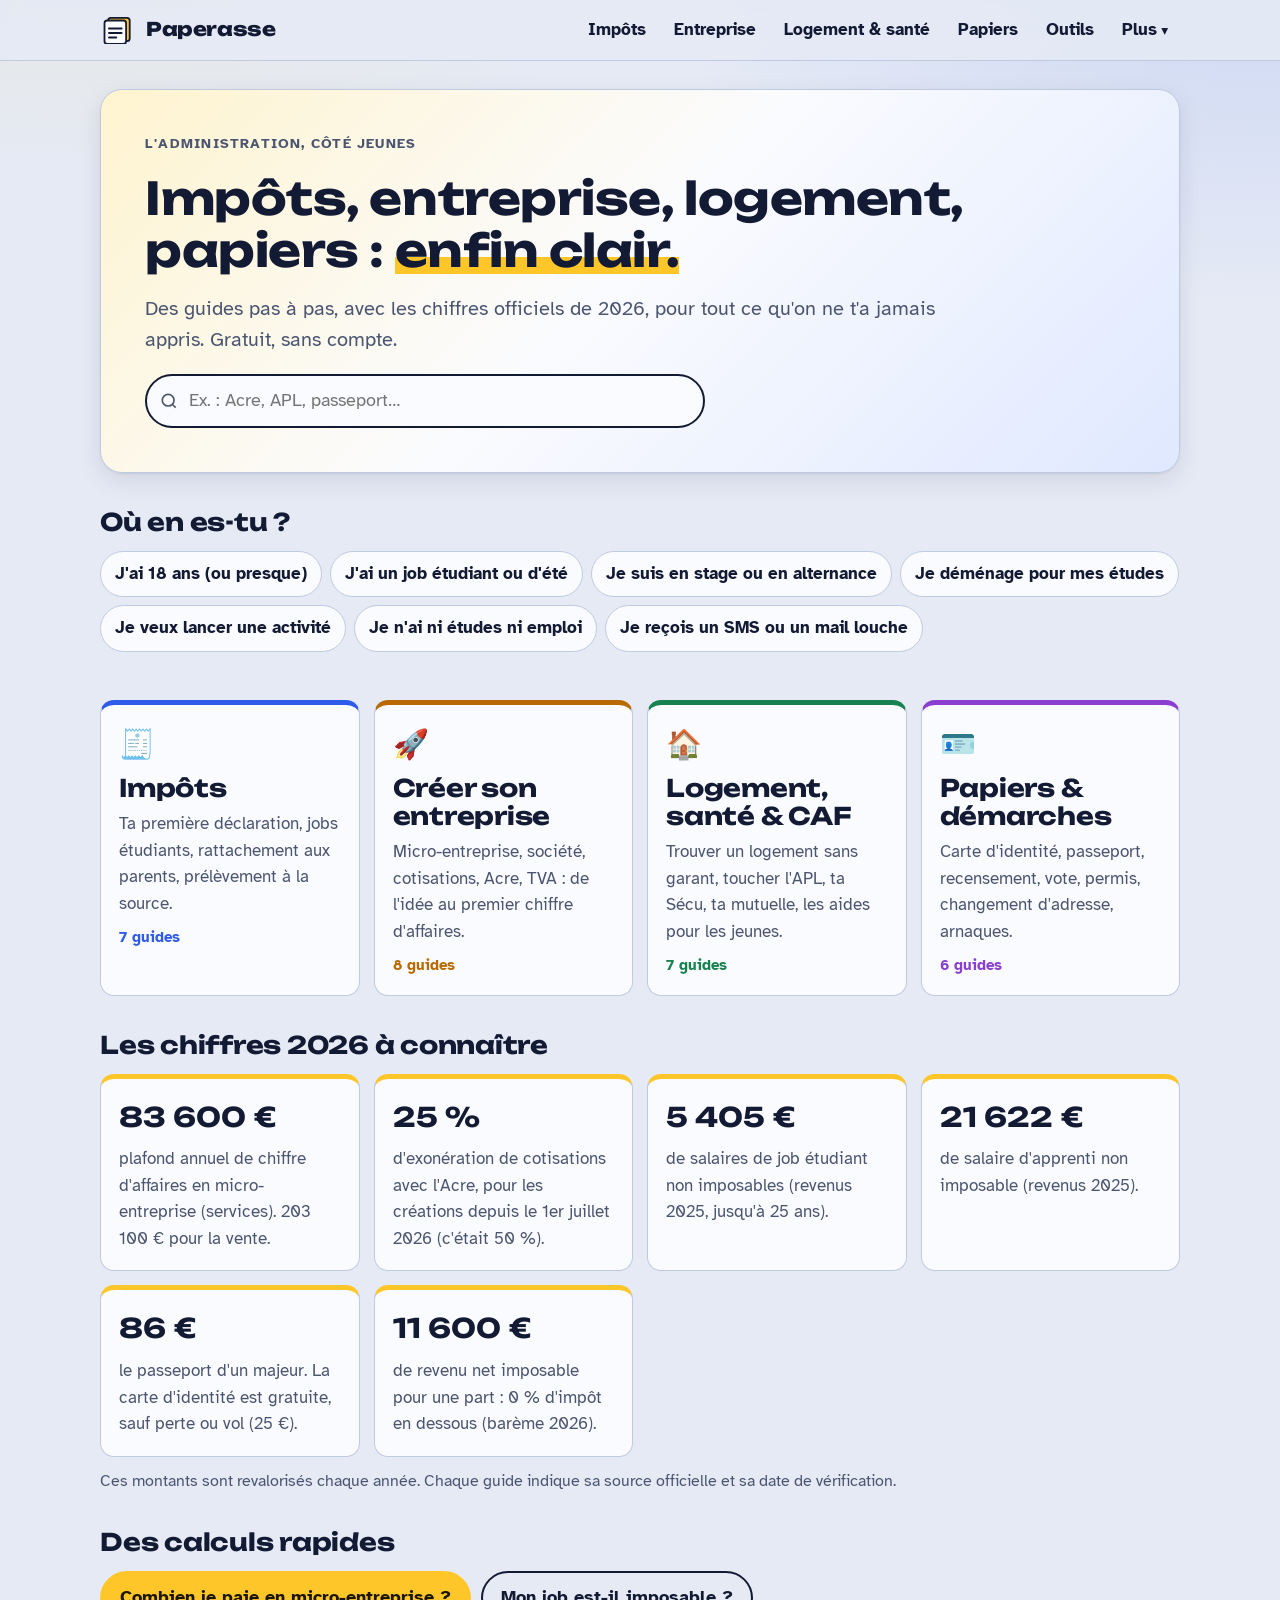
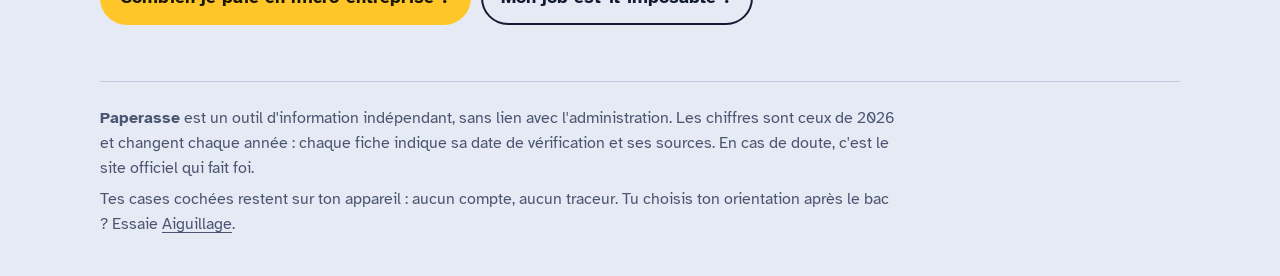
==== index.html @ f12a1525 "Paperasse : premier jet (28 guides, 2 calculateurs, glossaire) Co-Authored-By: Claude Sonnet 5.5 <no" ====
<!doctype html>
<html lang="fr">
<head>
<meta charset="utf-8">
<meta name="viewport" content="width=device-width, initial-scale=1, viewport-fit=cover">
<title>Paperasse</title>
<meta name="description" content="Paperasse explique l'administration française aux jeunes : première déclaration d'impôts, création d'entreprise, logement, CAF, santé, papiers d'identité. Gratuit, sans compte, vérifié sur les sources officielles.">
<meta name="theme-color" content="#131A33">
<link rel="preconnect" href="https://fonts.googleapis.com">
<link rel="preconnect" href="https://fonts.gstatic.com" crossorigin>
<link rel="stylesheet" href="https://fonts.googleapis.com/css2?family=Atkinson+Hyperlegible:ital,wght@0,400;0,700;1,400&family=Unbounded:wght@500;700;800&display=swap">
<link rel="stylesheet" href="css/style.css">
<link rel="manifest" href="manifest.webmanifest">
<link rel="icon" href="icones/icone.svg" type="image/svg+xml">
<link rel="apple-touch-icon" href="icones/apple-touch-icon.png">
</head>
<body>
<!-- APP:DEBUT -->
<a class="evitement" href="#app">Aller au contenu</a>
<header class="entete">
  <div class="entete-in">
    <a class="logo" href="#accueil" aria-label="Paperasse, accueil">
      <svg viewBox="0 0 40 32" aria-hidden="true"><rect x="9" y="3" width="24" height="26" rx="3" class="lg-c"/><rect x="5" y="6" width="24" height="26" rx="3" class="lg-b"/><path d="M10 15h14M10 20h14M10 25h8" class="lg-l"/></svg>
      <span>Paperasse</span>
    </a>
    <nav class="nav-haut" aria-label="Navigation principale">
      <a href="#theme-impots" data-nav="impots">Impôts</a>
      <a href="#theme-entreprise" data-nav="entreprise">Entreprise</a>
      <a href="#theme-logement" data-nav="logement">Logement &amp; santé</a>
      <a href="#theme-papiers" data-nav="papiers">Papiers</a>
      <a href="#outils" data-nav="outils">Outils</a>
      <button type="button" class="nav-plus" data-ouvre-plus aria-expanded="false" aria-controls="plus">Plus</button>
    </nav>
  </div>
</header>

<div class="plus" id="plus" hidden>
  <nav aria-label="Autres pages">
    <a href="#suivi" data-nav="suivi"><strong>Mes démarches</strong><span>Ce que tu as déjà fait, et ce qui reste</span></a>
    <a href="#glossaire" data-nav="glossaire"><strong>Le glossaire</strong><span>Le jargon administratif traduit</span></a>
    <a href="#a-propos" data-nav="a-propos"><strong>Sources et limites</strong><span>D'où viennent les informations</span></a>
  </nav>
  <div class="reglages" aria-label="Affichage">
    <p class="surtitre">Affichage</p>
    <div class="reg-ligne" role="group" aria-label="Thème">
      <button type="button" data-reglage="theme:system">Auto</button>
      <button type="button" data-reglage="theme:light">Clair</button>
      <button type="button" data-reglage="theme:dark">Sombre</button>
    </div>
    <div class="reg-ligne" role="group" aria-label="Taille du texte">
      <button type="button" data-reglage="taille:0">A</button>
      <button type="button" data-reglage="taille:1" class="t2">A+</button>
      <button type="button" data-reglage="taille:2" class="t3">A++</button>
    </div>
  </div>
</div>

<main id="app" class="app" tabindex="-1"></main>

<footer class="pied">
  <p><strong>Paperasse</strong> est un outil d'information indépendant, sans lien avec l'administration. Les chiffres sont ceux de 2026 et changent chaque année : chaque fiche indique sa date de vérification et ses sources. En cas de doute, c'est le site officiel qui fait foi.</p>
  <p class="petit">Tes cases cochées restent sur ton appareil : aucun compte, aucun traceur. Tu choisis ton orientation après le bac ? Essaie <a href="https://julomasu.github.io/aiguillage/" target="_blank" rel="noopener">Aiguillage</a>.</p>
</footer>

<nav class="onglets" aria-label="Navigation rapide">
  <a href="#accueil" data-nav="accueil"><svg viewBox="0 0 24 24" aria-hidden="true"><path d="M4 11 12 4l8 7v9h-5v-6H9v6H4z"/></svg>Accueil</a>
  <a href="#theme-impots" data-nav="impots"><svg viewBox="0 0 24 24" aria-hidden="true"><path d="M6 3h12v18l-3-2-3 2-3-2-3 2z"/><path d="M9 8h6M9 12h6"/></svg>Impôts</a>
  <a href="#theme-entreprise" data-nav="entreprise"><svg viewBox="0 0 24 24" aria-hidden="true"><rect x="4" y="8" width="16" height="11" rx="2"/><path d="M9 8V5h6v3"/></svg>Entreprise</a>
  <a href="#theme-logement" data-nav="logement"><svg viewBox="0 0 24 24" aria-hidden="true"><path d="M4 20V9l8-5 8 5v11z"/><path d="M10 20v-6h4v6"/></svg>Logement</a>
  <a href="#theme-papiers" data-nav="papiers"><svg viewBox="0 0 24 24" aria-hidden="true"><rect x="3" y="6" width="18" height="13" rx="2"/><circle cx="9" cy="12" r="2"/><path d="M14 11h4M14 14h3"/></svg>Papiers</a>
  <button type="button" data-ouvre-plus aria-expanded="false" aria-controls="plus"><svg viewBox="0 0 24 24" aria-hidden="true"><circle cx="6" cy="12" r="1.6"/><circle cx="12" cy="12" r="1.6"/><circle cx="18" cy="12" r="1.6"/></svg>Plus</button>
</nav>

<div class="toasts" id="toasts" aria-live="polite"></div>
<!-- APP:FIN -->

<script>window.P = {};</script>
<script src="js/data/guides-impots.js"></script>
<script src="js/data/guides-entreprise.js"></script>
<script src="js/data/guides-logement.js"></script>
<script src="js/data/guides-papiers.js"></script>
<script src="js/data/glossaire.js"></script>
<script src="js/app.js"></script>
<script src="js/pages.js"></script>
<script src="js/outils.js"></script>
<script>P.demarrer();</script>
</body>
</html>
---- css/style.css ----
/* Paperasse — même famille visuelle qu'Aiguillage (papier bleuté, encre marine, jaune pour l'action),
   une couleur par thème. Titres en Unbounded, texte en Atkinson Hyperlegible (pensée pour la lisibilité). */
:root {
  --paper: #E5EAF5;
  --surface: #FAFBFE;
  --surface-2: #D8E0F0;
  --ink: #131A33;
  --muted: #4B5570;
  --rule: #BFC9DF;
  --halo-1: rgb(255 198 41 / .13);
  --halo-2: rgb(47 91 234 / .14);
  --hero-fond: linear-gradient(135deg, #FFF4CF 0%, #FAFBFE 48%, #DFE8FF 100%);
  --signal: #FFC629;
  --signal-ink: #1B1600;
  --focus: #2F5BEA;
  --ok: #17824F;
  --warn: #B86A00;
  --bad: #C2372C;
  --t-impots: #2F5BEA;
  --t-entreprise: #B86A00;
  --t-logement: #17824F;
  --t-papiers: #8A3FD0;
  --ombre: 0 1px 2px rgb(19 26 51 / .08), 0 8px 24px rgb(19 26 51 / .10);
  --f-titre: "Unbounded", "Arial Black", system-ui, sans-serif;
  --f-texte: "Atkinson Hyperlegible", "Segoe UI", system-ui, -apple-system, sans-serif;
  --zoom: 1;
  --r: 14px;
  --max: 1080px;
}
@media (prefers-color-scheme: dark) {
  :root:not([data-theme="light"]) {
    --paper: #0D1222; --surface: #151C33; --surface-2: #1D2643; --ink: #EDF0F8; --muted: #A3ACC6; --rule: #2A3453;
    --focus: #8FB0FF; --ok: #4CC98E; --warn: #F2A93B; --bad: #F2685C;
    --t-impots: #6FA4FF; --t-entreprise: #F2A93B; --t-logement: #4CC98E; --t-papiers: #BE8CF2;
    --ombre: 0 1px 2px rgb(0 0 0 / .3), 0 8px 24px rgb(0 0 0 / .25);
    --halo-1: rgb(255 198 41 / .06); --halo-2: rgb(111 164 255 / .08);
    --hero-fond: linear-gradient(135deg, #1D2647 0%, #151C33 55%, #1A2650 100%);
    color-scheme: dark;
  }
}
:root[data-theme="dark"] {
  --paper: #0D1222; --surface: #151C33; --surface-2: #1D2643; --ink: #EDF0F8; --muted: #A3ACC6; --rule: #2A3453;
  --focus: #8FB0FF; --ok: #4CC98E; --warn: #F2A93B; --bad: #F2685C;
  --t-impots: #6FA4FF; --t-entreprise: #F2A93B; --t-logement: #4CC98E; --t-papiers: #BE8CF2;
  --ombre: 0 1px 2px rgb(0 0 0 / .3), 0 8px 24px rgb(0 0 0 / .25);
  --halo-1: rgb(255 198 41 / .06); --halo-2: rgb(111 164 255 / .08);
  --hero-fond: linear-gradient(135deg, #1D2647 0%, #151C33 55%, #1A2650 100%);
  color-scheme: dark;
}

/* ——— Base */
html { font-size: calc(16px * var(--zoom)); -webkit-text-size-adjust: 100%; }
*, *::before, *::after { box-sizing: border-box; }
[hidden] { display: none !important; }
body {
  margin: 0; color: var(--ink);
  background: radial-gradient(900px 420px at 6% -120px, var(--halo-1), transparent 70%), radial-gradient(900px 520px at 100% -60px, var(--halo-2), transparent 70%), var(--paper);
  background-repeat: no-repeat; background-color: var(--paper);
  font-family: var(--f-texte); font-size: 1rem; line-height: 1.55;
  padding-left: max(16px, env(safe-area-inset-left, 0px));
  padding-right: max(16px, env(safe-area-inset-right, 0px));
}
body::before { content: ""; position: fixed; inset: 0 0 auto; height: env(safe-area-inset-top, 0px); z-index: 30; background: var(--paper); }
h1, h2, h3 { font-family: var(--f-titre); line-height: 1.15; text-wrap: balance; margin: 0; letter-spacing: -0.01em; }
h1 { font-size: clamp(1.65rem, 4.2vw, 2.5rem); font-weight: 700; }
h2 { font-size: clamp(1.1rem, 2.4vw, 1.35rem); font-weight: 700; }
h3 { font-size: 1rem; font-weight: 700; }
p { margin: 0; }
a { color: inherit; text-underline-offset: 3px; }
button { font: inherit; color: inherit; cursor: pointer; }
:focus-visible { outline: 3px solid var(--focus); outline-offset: 2px; border-radius: 6px; }
[tabindex="-1"]:focus { outline: none; }
.sr { position: absolute; width: 1px; height: 1px; overflow: hidden; clip: rect(0 0 0 0); white-space: nowrap; }
.petit { font-size: .875rem; color: var(--muted); }
.surtitre { font-size: .75rem; font-weight: 700; letter-spacing: .09em; text-transform: uppercase; color: var(--muted); }
.chapo { font-size: 1.1rem; color: var(--muted); max-width: 62ch; }
.evitement { position: absolute; left: -999px; top: 8px; background: var(--signal); color: var(--signal-ink); padding: 8px 12px; border-radius: 8px; z-index: 50; }
.evitement:focus { left: 16px; }

/* ——— En-tête */
.entete {
  position: sticky; top: env(safe-area-inset-top, 0px); z-index: 20;
  margin-left: calc(-1 * max(16px, env(safe-area-inset-left, 0px)));
  margin-right: calc(-1 * max(16px, env(safe-area-inset-right, 0px)));
  padding-left: max(16px, env(safe-area-inset-left, 0px));
  padding-right: max(16px, env(safe-area-inset-right, 0px));
  background: color-mix(in srgb, var(--paper) 88%, transparent);
  backdrop-filter: blur(10px); -webkit-backdrop-filter: blur(10px);
  border-bottom: 1px solid var(--rule);
}
.entete-in { max-width: var(--max); margin: 0 auto; display: flex; align-items: center; gap: 16px; min-height: 60px; }
.logo { display: flex; align-items: center; gap: 10px; text-decoration: none; font-family: var(--f-titre); font-weight: 800; font-size: 1.05rem; letter-spacing: -0.02em; }
.logo svg { width: 36px; height: 29px; }
.lg-c { fill: var(--signal); stroke: var(--ink); stroke-width: 2; }
.lg-b { fill: var(--surface); stroke: var(--ink); stroke-width: 2; }
.lg-l { fill: none; stroke: var(--ink); stroke-width: 2.2; stroke-linecap: round; }
.nav-haut { display: flex; gap: 4px; margin-left: auto; }
.nav-haut a, .nav-plus { white-space: nowrap; text-decoration: none; padding: 8px 12px; border-radius: 999px; font-weight: 700; font-size: .95rem; background: none; border: 0; }
.nav-haut a:hover, .nav-plus:hover { background: var(--surface-2); }
.nav-haut a.actif { background: var(--ink); color: var(--paper); }
.nav-plus::after { content: " ▾"; font-size: .8em; }

.plus {
  position: fixed; z-index: 40; right: max(16px, env(safe-area-inset-right, 0px)); top: calc(68px + env(safe-area-inset-top, 0px));
  width: min(340px, calc(100vw - 32px)); max-height: calc(100vh - 160px); overflow: auto;
  background: var(--surface); border: 1px solid var(--rule); border-radius: var(--r); box-shadow: var(--ombre);
  padding: 10px; display: grid; gap: 10px;
}
.plus nav { display: grid; }
.plus nav a { display: grid; padding: 10px 12px; border-radius: 10px; text-decoration: none; }
.plus nav a span { font-size: .85rem; color: var(--muted); }
.plus nav a:hover, .plus nav a.actif { background: var(--surface-2); }
.reglages { border-top: 1px solid var(--rule); padding: 12px 12px 4px; display: grid; gap: 8px; }
.reg-ligne { display: flex; gap: 6px; flex-wrap: wrap; }
.reg-ligne button { flex: 1; padding: 8px 10px; border-radius: 10px; border: 1px solid var(--rule); background: var(--paper); font-weight: 700; font-size: .9rem; }
.reg-ligne button[aria-pressed="true"] { background: var(--ink); color: var(--paper); border-color: var(--ink); }
.reg-ligne .t2 { font-size: 1rem; } .reg-ligne .t3 { font-size: 1.12rem; }

.onglets { display: none; }

/* ——— Conteneur */
.app { max-width: var(--max); margin: 0 auto; padding-block: 28px 56px; display: grid; gap: 36px; min-height: 60vh; align-content: start; }
.app.entree > * { animation: monte .35s ease both; }
.app.entree > *:nth-child(2) { animation-delay: .04s; }
.app.entree > *:nth-child(3) { animation-delay: .08s; }
@keyframes monte { from { transform: translateY(8px); opacity: .001; } }
.pied { max-width: var(--max); margin: 0 auto; padding-block: 24px 40px; border-top: 1px solid var(--rule); display: grid; gap: 6px; color: var(--muted); font-size: .9rem; }
.pied p { max-width: 80ch; }

/* ——— Boutons et champs */
.actions { display: flex; flex-wrap: wrap; gap: 10px; align-items: center; }
.btn { display: inline-flex; align-items: center; gap: 8px; padding: 11px 18px; border-radius: 999px; font-weight: 700; text-decoration: none; border: 2px solid var(--ink); background: var(--surface); }
.btn-signal { background: var(--signal); color: var(--signal-ink); border-color: var(--signal); }
.btn-ligne { background: transparent; }
.btn:hover { transform: translateY(-1px); box-shadow: var(--ombre); }
.lien-fleche { font-weight: 700; text-decoration: none; }
.lien-fleche::after { content: " →"; }
.lien-fleche:hover { text-decoration: underline; }
.lien-ext::after { content: " ↗"; font-size: .85em; }
label { font-weight: 700; font-size: .9rem; display: block; margin-bottom: 4px; }
input[type="number"], input[type="search"], input[type="text"], select {
  width: 100%; padding: 11px 14px; border-radius: 12px; border: 1px solid var(--rule); background: var(--surface); color: var(--ink); font: inherit;
}
input[type="number"] { font-variant-numeric: tabular-nums; }
.champ { display: grid; gap: 2px; }

/* ——— Accueil */
.hero { background: var(--hero-fond); border: 1px solid var(--rule); border-radius: 22px; padding: clamp(22px, 4vw, 44px); display: grid; gap: 18px; box-shadow: var(--ombre); }
.hero .surligne { background: linear-gradient(transparent 62%, var(--signal) 62% 92%, transparent 92%); }
.recherche { position: relative; max-width: 560px; }
.recherche input { padding-left: 42px; border: 2px solid var(--ink); border-radius: 999px; }
.recherche svg { position: absolute; left: 14px; top: 50%; translate: 0 -50%; width: 20px; height: 20px; fill: none; stroke: var(--muted); stroke-width: 2; }
.resultats { display: grid; gap: 8px; }
.resultats:empty { display: none; }
.situations { display: grid; gap: 12px; }
.situations h2 { margin-bottom: 2px; }
.chips { display: flex; flex-wrap: wrap; gap: 8px; }
.chip { padding: 9px 14px; border-radius: 999px; border: 1px solid var(--rule); background: var(--surface); font-weight: 700; font-size: .95rem; }
.chip[aria-pressed="true"] { background: var(--ink); color: var(--paper); border-color: var(--ink); }
.parcours-sit { display: grid; gap: 8px; background: var(--surface); border: 1px solid var(--rule); border-radius: var(--r); padding: 16px; }
.parcours-sit ol { margin: 0; padding: 0; list-style: none; display: grid; gap: 6px; counter-reset: s; }
.parcours-sit li { counter-increment: s; display: grid; grid-template-columns: 28px 1fr; gap: 10px; align-items: start; }
.parcours-sit li::before { content: counter(s); font-family: var(--f-titre); font-weight: 700; font-size: .8rem; display: grid; place-items: center; width: 26px; height: 26px; border-radius: 50%; background: var(--ink); color: var(--paper); margin-top: 2px; }
.parcours-sit a { text-decoration: none; font-weight: 700; }
.parcours-sit a:hover { text-decoration: underline; }
.themes { display: grid; grid-template-columns: repeat(auto-fit, minmax(240px, 1fr)); gap: 14px; }
.theme-carte { display: grid; gap: 8px; align-content: start; text-decoration: none; background: var(--surface); border: 1px solid var(--rule); border-top: 5px solid var(--c); border-radius: var(--r); padding: 18px; }
.theme-carte:hover { box-shadow: var(--ombre); transform: translateY(-2px); }
.theme-carte .th-ico { font-size: 1.6rem; }
.theme-carte p { color: var(--muted); font-size: .95rem; }
.theme-carte .th-n { font-weight: 700; font-size: .85rem; color: var(--c); }

/* ——— Listes de guides */
.liste-guides { display: grid; gap: 12px; grid-template-columns: repeat(auto-fill, minmax(300px, 1fr)); }
.guide-carte { display: grid; gap: 6px; align-content: start; text-decoration: none; background: var(--surface); border: 1px solid var(--rule); border-left: 5px solid var(--c); border-radius: var(--r); padding: 16px 18px; }
.guide-carte:hover { box-shadow: var(--ombre); }
.guide-carte h3 { font-size: .98rem; }
.guide-carte p { color: var(--muted); font-size: .93rem; }
.meta { display: flex; flex-wrap: wrap; gap: 6px 12px; font-size: .82rem; color: var(--muted); font-weight: 700; }
.meta span { display: inline-flex; gap: 5px; align-items: center; }
.avancee { height: 6px; border-radius: 99px; background: var(--surface-2); overflow: hidden; }
.avancee i { display: block; height: 100%; background: var(--c, var(--ok)); border-radius: 99px; }
.tete-theme { border-left: 6px solid var(--c); padding-left: 16px; display: grid; gap: 8px; }

/* ——— Fiche guide */
.guide { display: grid; grid-template-columns: minmax(0, 1fr) 300px; gap: 32px; align-items: start; }
.guide-corps { display: grid; gap: 28px; min-width: 0; }
.guide-tete { display: grid; gap: 12px; border-left: 6px solid var(--c); padding-left: 16px; }
.fil { font-size: .85rem; color: var(--muted); }
.fil a { text-decoration: none; font-weight: 700; }
.fil a:hover { text-decoration: underline; }
.enbref { background: var(--surface); border: 1px solid var(--rule); border-radius: var(--r); padding: 18px 20px; display: grid; gap: 8px; }
.enbref ul { margin: 0; padding-left: 1.15em; display: grid; gap: 6px; }
.enbref li::marker { color: var(--c); }
.etapes { display: grid; gap: 12px; margin: 0; padding: 0; list-style: none; }
.etape { display: grid; grid-template-columns: 34px 1fr; gap: 14px; background: var(--surface); border: 1px solid var(--rule); border-radius: var(--r); padding: 16px 18px; }
.etape.fait { opacity: .7; }
.etape.fait h3 { text-decoration: line-through; text-decoration-thickness: 1px; }
.coche { appearance: none; width: 30px; height: 30px; margin: 0; border-radius: 9px; border: 2px solid var(--ink); background: var(--paper); display: grid; place-items: center; cursor: pointer; }
.coche:checked { background: var(--ok); border-color: var(--ok); }
.coche:checked::after { content: ""; width: 8px; height: 15px; border: solid #fff; border-width: 0 3px 3px 0; rotate: 45deg; translate: 0 -2px; }
.etape-corps { display: grid; gap: 6px; min-width: 0; }
.etape-corps p + p { margin-top: 4px; }
.etape-corps ul { margin: 4px 0 0; padding-left: 1.1em; display: grid; gap: 3px; }
.pieges { background: color-mix(in srgb, var(--warn) 10%, var(--surface)); border: 1px solid color-mix(in srgb, var(--warn) 45%, var(--rule)); border-radius: var(--r); padding: 18px 20px; display: grid; gap: 8px; }
.pieges h2 { color: var(--warn); }
.pieges ul { margin: 0; padding-left: 1.15em; display: grid; gap: 6px; }
.lateral { position: sticky; top: 76px; display: grid; gap: 14px; }
.bloc { background: var(--surface); border: 1px solid var(--rule); border-radius: var(--r); padding: 16px 18px; display: grid; gap: 8px; }
.bloc ul { margin: 0; padding: 0; list-style: none; display: grid; gap: 6px; }
.bloc a { font-weight: 600; font-size: .93rem; }
.verif { font-size: .82rem; color: var(--muted); display: grid; gap: 4px; }
.verif ul { margin: 0; padding-left: 1.1em; }
.progression { display: grid; gap: 6px; }
.chiffre { font-family: var(--f-titre); font-weight: 700; font-size: 1.5rem; }
.glose { text-decoration: underline dotted; text-underline-offset: 3px; cursor: help; }

/* ——— Outils */
.outil { display: grid; grid-template-columns: minmax(0, 360px) minmax(0, 1fr); gap: 24px; align-items: start; }
.formulaire { display: grid; gap: 14px; background: var(--surface); border: 1px solid var(--rule); border-radius: var(--r); padding: 18px; }
.resultat { display: grid; gap: 14px; }
.grand { background: var(--surface); border: 1px solid var(--rule); border-radius: var(--r); padding: 18px 20px; display: grid; gap: 4px; }
.grand .chiffre { font-size: clamp(1.6rem, 4vw, 2.2rem); }
.lignes { display: grid; gap: 0; background: var(--surface); border: 1px solid var(--rule); border-radius: var(--r); overflow: hidden; }
.lignes > div { display: flex; justify-content: space-between; gap: 12px; padding: 11px 16px; border-bottom: 1px solid var(--rule); }
.lignes > div:last-child { border-bottom: 0; }
.lignes b { font-variant-numeric: tabular-nums; white-space: nowrap; }
.alerte { border-radius: var(--r); padding: 12px 16px; border: 1px solid; display: grid; gap: 2px; }
.alerte.info { background: color-mix(in srgb, var(--focus) 9%, var(--surface)); border-color: color-mix(in srgb, var(--focus) 40%, var(--rule)); }
.alerte.ok { background: color-mix(in srgb, var(--ok) 10%, var(--surface)); border-color: color-mix(in srgb, var(--ok) 45%, var(--rule)); }
.alerte.warn { background: color-mix(in srgb, var(--warn) 11%, var(--surface)); border-color: color-mix(in srgb, var(--warn) 50%, var(--rule)); }
.alerte.bad { background: color-mix(in srgb, var(--bad) 10%, var(--surface)); border-color: color-mix(in srgb, var(--bad) 50%, var(--rule)); }
.jauge { height: 12px; border-radius: 99px; background: var(--surface-2); overflow: hidden; position: relative; }
.jauge i { display: block; height: 100%; background: var(--ok); }
.jauge.haut i { background: var(--warn); }
.jauge.max i { background: var(--bad); }
.seg-ligne { display: flex; flex-wrap: wrap; gap: 6px; }
.seg { padding: 8px 12px; border-radius: 10px; border: 1px solid var(--rule); background: var(--paper); font-weight: 700; font-size: .92rem; }
.seg[aria-pressed="true"] { background: var(--ink); color: var(--paper); border-color: var(--ink); }

/* ——— Glossaire */
.glossaire { display: grid; gap: 10px; }
.terme { background: var(--surface); border: 1px solid var(--rule); border-radius: var(--r); padding: 14px 18px; display: grid; gap: 4px; scroll-margin-top: 80px; }
.terme:target { outline: 3px solid var(--signal); }
.terme dt { font-weight: 700; }
.terme dd { margin: 0; color: var(--muted); }

.vide { color: var(--muted); padding: 12px 0; }
.toasts { position: fixed; left: 50%; translate: -50% 0; bottom: 84px; z-index: 60; display: grid; gap: 8px; pointer-events: none; }
.toast { background: var(--ink); color: var(--paper); padding: 10px 16px; border-radius: 999px; font-weight: 700; box-shadow: var(--ombre); }

@media (max-width: 860px) {
  .guide { grid-template-columns: 1fr; }
  .lateral { position: static; }
  .outil { grid-template-columns: 1fr; }
}
@media (max-width: 760px) {
  .nav-haut { display: none; }
  .entete-in { justify-content: space-between; }
  .app { padding-block: 20px 100px; gap: 28px; }
  .onglets {
    display: grid; grid-template-columns: repeat(6, 1fr); position: fixed; z-index: 25; left: 0; right: 0; bottom: 0;
    background: color-mix(in srgb, var(--surface) 94%, transparent); backdrop-filter: blur(10px);
    border-top: 1px solid var(--rule); padding: 6px 4px calc(6px + env(safe-area-inset-bottom, 0px));
  }
  .onglets a, .onglets button { display: grid; justify-items: center; gap: 2px; font-size: .68rem; font-weight: 700; text-decoration: none; background: none; border: 0; padding: 4px 0; border-radius: 10px; color: var(--muted); }
  .onglets svg { width: 22px; height: 22px; fill: none; stroke: currentColor; stroke-width: 1.8; stroke-linecap: round; stroke-linejoin: round; }
  .onglets .actif { color: var(--ink); }
  .onglets .actif svg { stroke: var(--ink); }
  .plus { top: auto; bottom: calc(76px + env(safe-area-inset-bottom, 0px)); right: 16px; }
  .toasts { bottom: 90px; }
}
@media (prefers-reduced-motion: reduce) { * { animation: none !important; transition: none !important; } }
@media print {
  .entete, .onglets, .plus, .pied, .lateral .btn { display: none !important; }
  body { background: #fff; color: #000; }
}
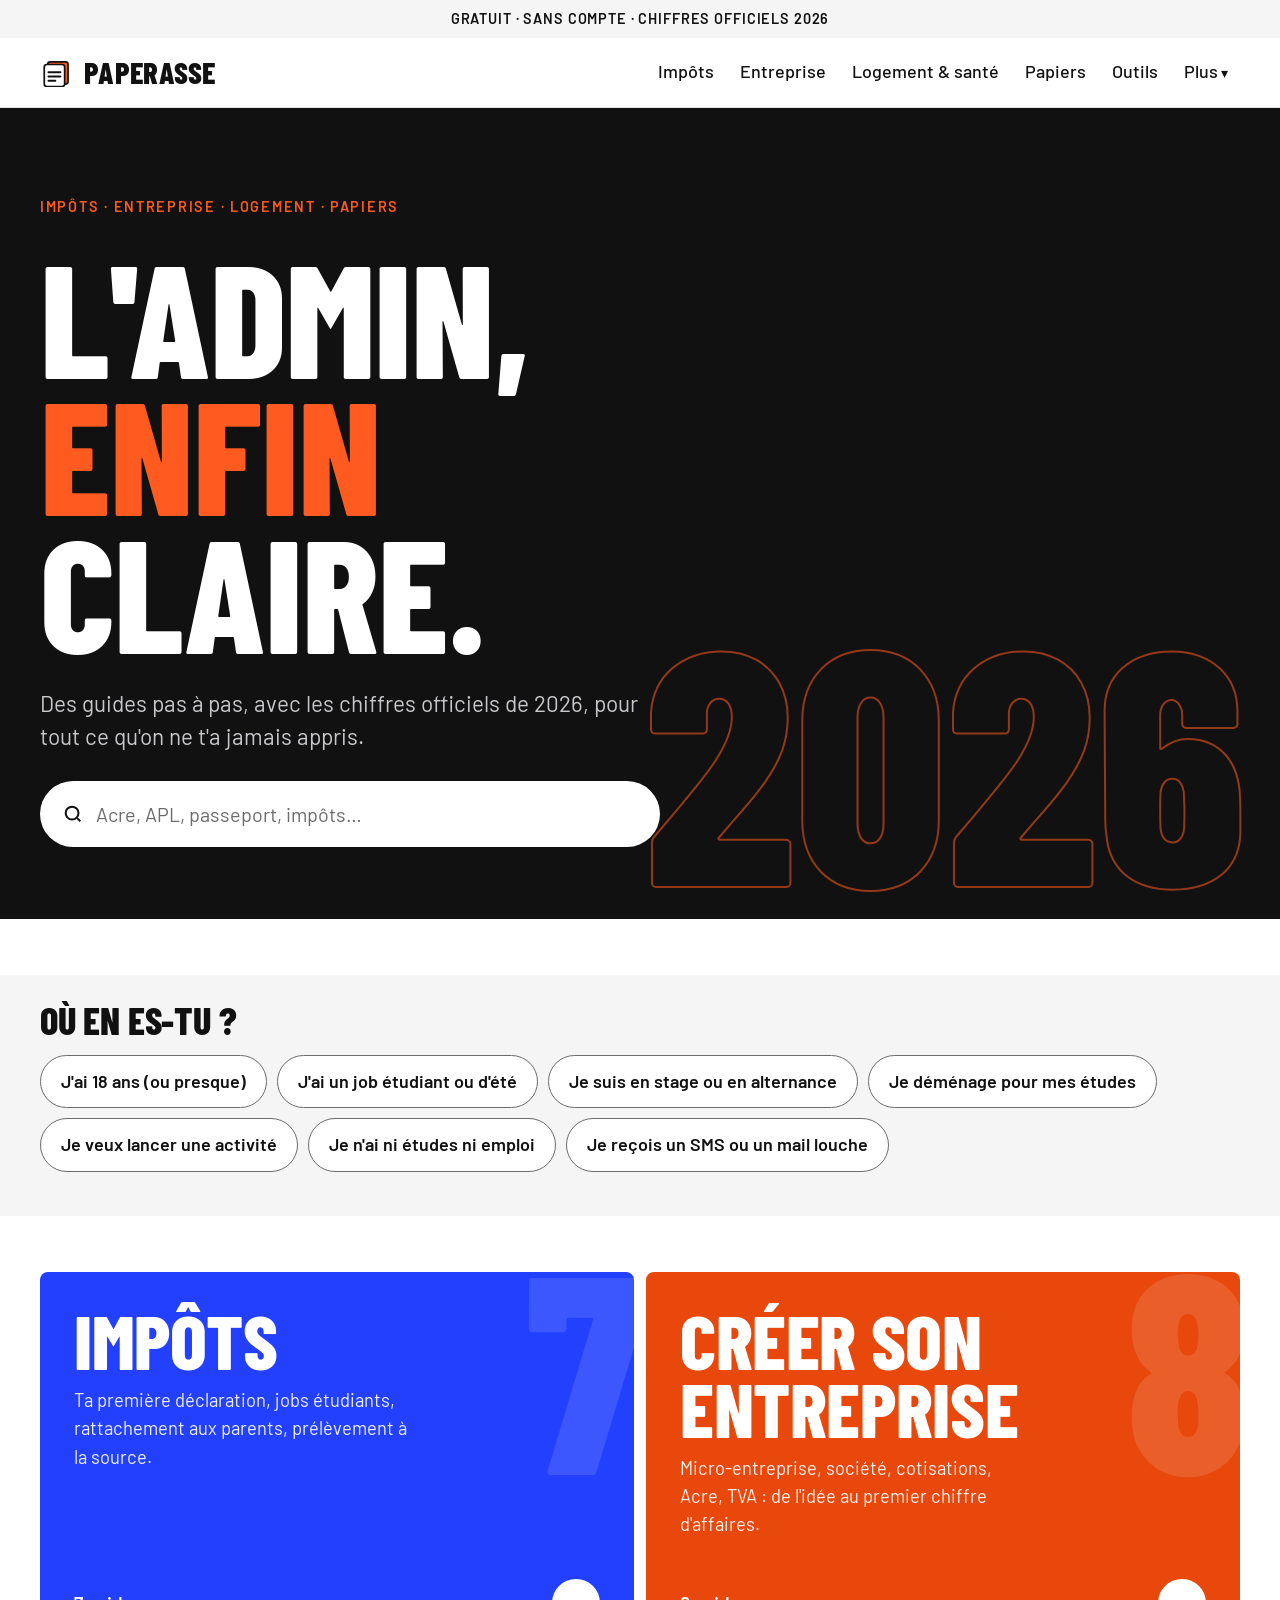
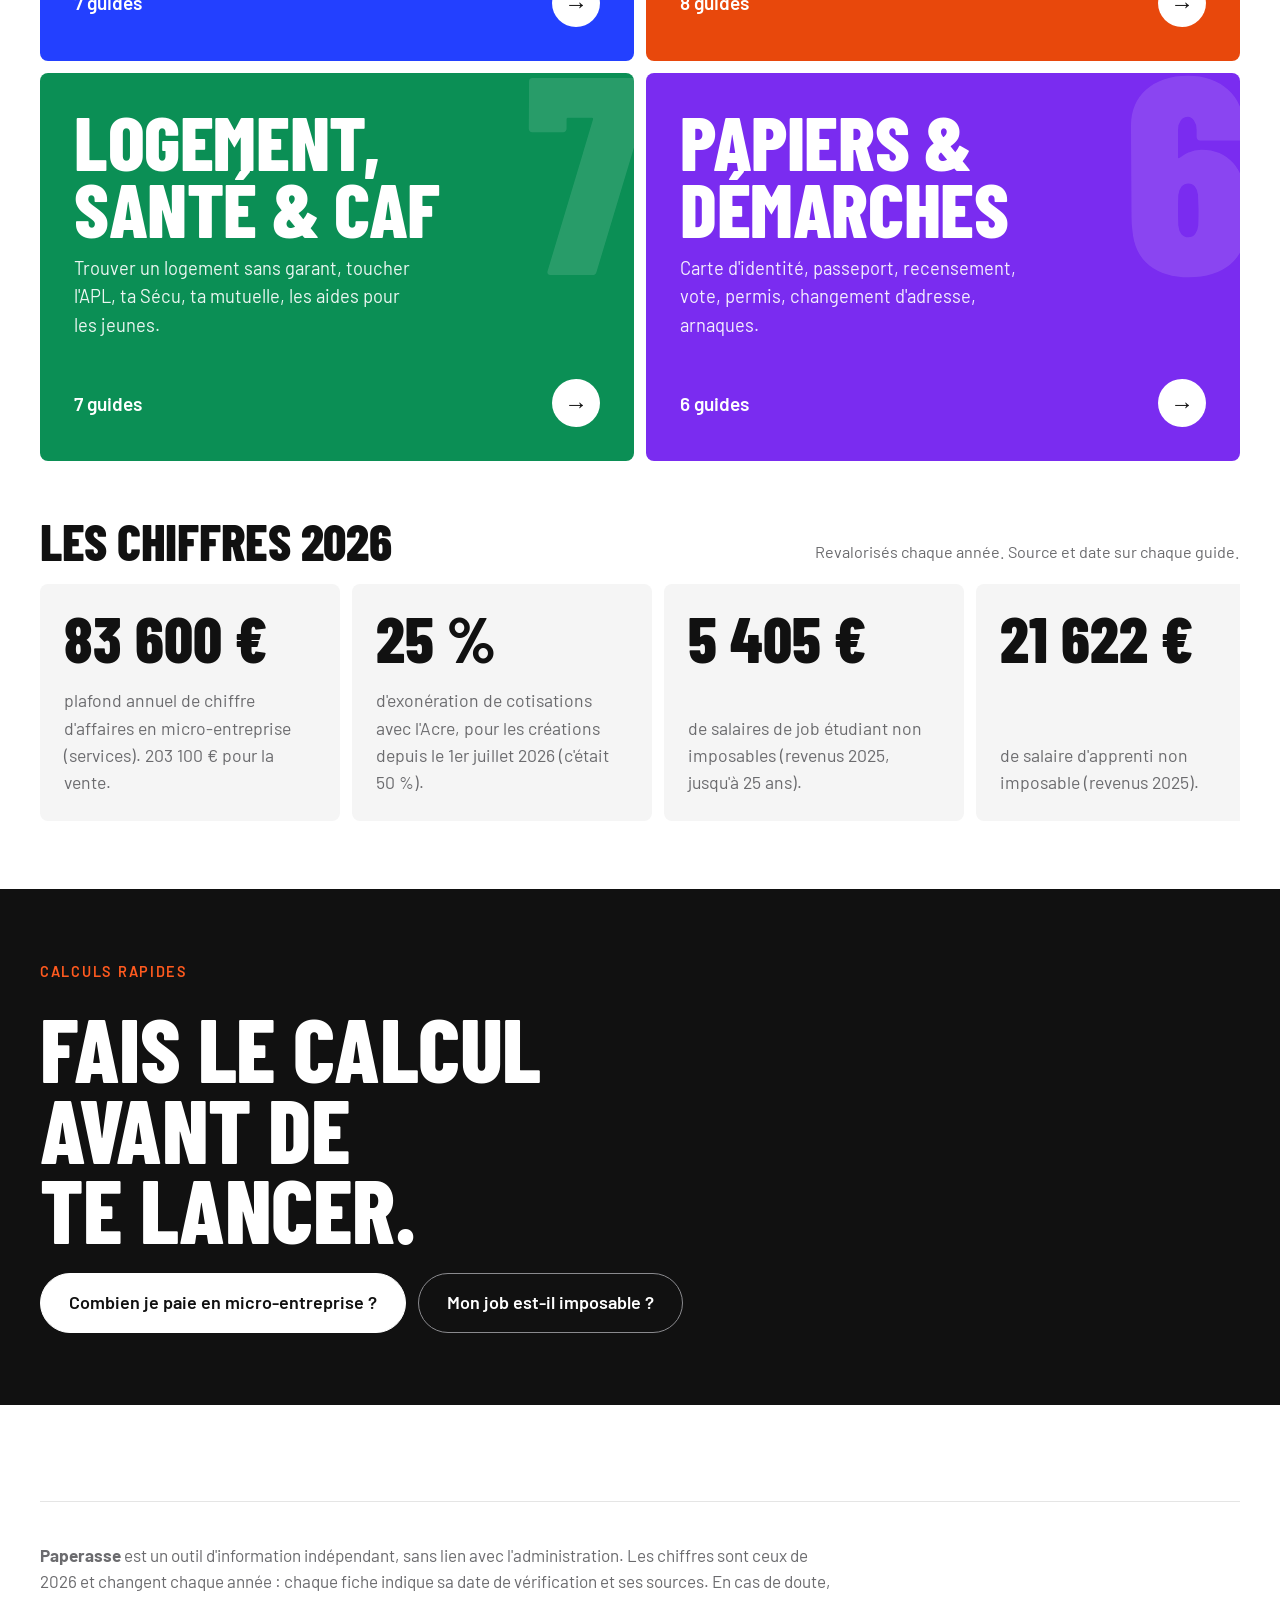
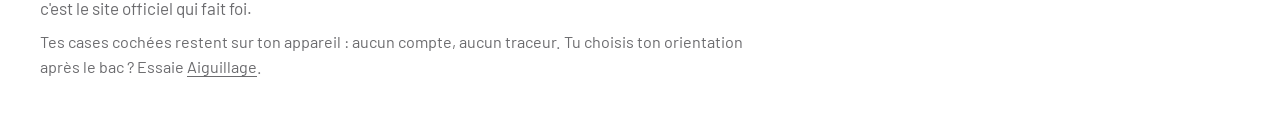
==== commit 5601cac0: "Paperasse : refonte visuelle premium (affiche sportive) Co-Authored-By: Claude Sonnet 5.5 <noreply@a" ====
--- a/index.html
+++ b/index.html
@@ -8,7 +8,7 @@
 <meta name="theme-color" content="#131A33">
 <link rel="preconnect" href="https://fonts.googleapis.com">
 <link rel="preconnect" href="https://fonts.gstatic.com" crossorigin>
-<link rel="stylesheet" href="https://fonts.googleapis.com/css2?family=Atkinson+Hyperlegible:ital,wght@0,400;0,700;1,400&family=Unbounded:wght@500;700;800&display=swap">
+<link rel="stylesheet" href="https://fonts.googleapis.com/css2?family=Barlow:wght@400;500;600;700&family=Barlow+Condensed:wght@700;800&display=swap">
 <link rel="stylesheet" href="css/style.css">
 <link rel="manifest" href="manifest.webmanifest">
 <link rel="icon" href="icones/icone.svg" type="image/svg+xml">
@@ -17,6 +17,7 @@
 <body>
 <!-- APP:DEBUT -->
 <a class="evitement" href="#app">Aller au contenu</a>
+<div class="annonce">Gratuit · Sans compte · Chiffres officiels 2026</div>
 <header class="entete">
   <div class="entete-in">
     <a class="logo" href="#accueil" aria-label="Paperasse, accueil">
--- a/css/style.css
+++ b/css/style.css
@@ -1,277 +1,324 @@
-/* Paperasse — même famille visuelle qu'Aiguillage (papier bleuté, encre marine, jaune pour l'action),
-   une couleur par thème. Titres en Unbounded, texte en Atkinson Hyperlegible (pensée pour la lisibilité). */
+/* Paperasse. Parti pris : affiche sportive.
+   Grands titres condensés en capitales, aplats de couleur pleine, noir et blanc, boutons en pilule, aucun ornement.
+   Mise en page : sections pleine largeur (.plein) contenant un cadre centré (.cadre) ; les autres blocs du #app se centrent seuls. */
 :root {
-  --paper: #E5EAF5;
-  --surface: #FAFBFE;
-  --surface-2: #D8E0F0;
-  --ink: #131A33;
-  --muted: #4B5570;
-  --rule: #BFC9DF;
-  --halo-1: rgb(255 198 41 / .13);
-  --halo-2: rgb(47 91 234 / .14);
-  --hero-fond: linear-gradient(135deg, #FFF4CF 0%, #FAFBFE 48%, #DFE8FF 100%);
-  --signal: #FFC629;
-  --signal-ink: #1B1600;
-  --focus: #2F5BEA;
-  --ok: #17824F;
-  --warn: #B86A00;
+  --bg: #FFFFFF;
+  --bg-2: #F5F5F5;
+  --bg-3: #E5E5E5;
+  --ink: #111111;
+  --muted: #6B6B6E;
+  --rule: #E5E5E5;
+  --btn: #111111;
+  --btn-ink: #FFFFFF;
+  --hero-bg: #111111;
+  --on-color: #FFFFFF;
+  --accent: #FF5A1F;
+  --accent-ink: #111111;
+  --focus: #2340FF;
+  --ok: #0B8F55;
+  --warn: #B45309;
   --bad: #C2372C;
-  --t-impots: #2F5BEA;
-  --t-entreprise: #B86A00;
-  --t-logement: #17824F;
-  --t-papiers: #8A3FD0;
-  --ombre: 0 1px 2px rgb(19 26 51 / .08), 0 8px 24px rgb(19 26 51 / .10);
-  --f-titre: "Unbounded", "Arial Black", system-ui, sans-serif;
-  --f-texte: "Atkinson Hyperlegible", "Segoe UI", system-ui, -apple-system, sans-serif;
+  --t-impots: #2340FF;
+  --t-entreprise: #E8480C;
+  --t-logement: #0B8F55;
+  --t-papiers: #7A2CF0;
+  --f-titre: "Barlow Condensed", "Arial Narrow", "Helvetica Neue", Arial, sans-serif;
+  --f-texte: "Barlow", "Helvetica Neue", Helvetica, Arial, sans-serif;
   --zoom: 1;
-  --r: 14px;
-  --max: 1080px;
+  --r: 8px;
+  --max: 1200px;
+  --gl: max(16px, env(safe-area-inset-left, 0px));
+  --gr: max(16px, env(safe-area-inset-right, 0px));
 }
 @media (prefers-color-scheme: dark) {
   :root:not([data-theme="light"]) {
-    --paper: #0D1222; --surface: #151C33; --surface-2: #1D2643; --ink: #EDF0F8; --muted: #A3ACC6; --rule: #2A3453;
-    --focus: #8FB0FF; --ok: #4CC98E; --warn: #F2A93B; --bad: #F2685C;
-    --t-impots: #6FA4FF; --t-entreprise: #F2A93B; --t-logement: #4CC98E; --t-papiers: #BE8CF2;
-    --ombre: 0 1px 2px rgb(0 0 0 / .3), 0 8px 24px rgb(0 0 0 / .25);
-    --halo-1: rgb(255 198 41 / .06); --halo-2: rgb(111 164 255 / .08);
-    --hero-fond: linear-gradient(135deg, #1D2647 0%, #151C33 55%, #1A2650 100%);
+    --bg: #0B0B0B; --bg-2: #1A1A1A; --bg-3: #2B2B2B; --ink: #F5F5F5; --muted: #A1A1A5; --rule: #2B2B2B;
+    --btn: #F5F5F5; --btn-ink: #111111; --hero-bg: #1A1A1A; --focus: #8FA3FF; --accent: #FF7A45;
+    --ok: #3DD68C; --warn: #F2A93B; --bad: #F2685C;
     color-scheme: dark;
   }
 }
 :root[data-theme="dark"] {
-  --paper: #0D1222; --surface: #151C33; --surface-2: #1D2643; --ink: #EDF0F8; --muted: #A3ACC6; --rule: #2A3453;
-  --focus: #8FB0FF; --ok: #4CC98E; --warn: #F2A93B; --bad: #F2685C;
-  --t-impots: #6FA4FF; --t-entreprise: #F2A93B; --t-logement: #4CC98E; --t-papiers: #BE8CF2;
-  --ombre: 0 1px 2px rgb(0 0 0 / .3), 0 8px 24px rgb(0 0 0 / .25);
-  --halo-1: rgb(255 198 41 / .06); --halo-2: rgb(111 164 255 / .08);
-  --hero-fond: linear-gradient(135deg, #1D2647 0%, #151C33 55%, #1A2650 100%);
+  --bg: #0B0B0B; --bg-2: #1A1A1A; --bg-3: #2B2B2B; --ink: #F5F5F5; --muted: #A1A1A5; --rule: #2B2B2B;
+  --btn: #F5F5F5; --btn-ink: #111111; --hero-bg: #1A1A1A; --focus: #8FA3FF; --accent: #FF7A45;
+  --ok: #3DD68C; --warn: #F2A93B; --bad: #F2685C;
   color-scheme: dark;
 }
 
 /* ——— Base */
-html { font-size: calc(16px * var(--zoom)); -webkit-text-size-adjust: 100%; }
+html { font-size: calc(16px * var(--zoom)); -webkit-text-size-adjust: 100%; scroll-behavior: smooth; }
 *, *::before, *::after { box-sizing: border-box; }
 [hidden] { display: none !important; }
 body {
-  margin: 0; color: var(--ink);
-  background: radial-gradient(900px 420px at 6% -120px, var(--halo-1), transparent 70%), radial-gradient(900px 520px at 100% -60px, var(--halo-2), transparent 70%), var(--paper);
-  background-repeat: no-repeat; background-color: var(--paper);
-  font-family: var(--f-texte); font-size: 1rem; line-height: 1.55;
-  padding-left: max(16px, env(safe-area-inset-left, 0px));
-  padding-right: max(16px, env(safe-area-inset-right, 0px));
-}
-body::before { content: ""; position: fixed; inset: 0 0 auto; height: env(safe-area-inset-top, 0px); z-index: 30; background: var(--paper); }
-h1, h2, h3 { font-family: var(--f-titre); line-height: 1.15; text-wrap: balance; margin: 0; letter-spacing: -0.01em; }
-h1 { font-size: clamp(1.65rem, 4.2vw, 2.5rem); font-weight: 700; }
-h2 { font-size: clamp(1.1rem, 2.4vw, 1.35rem); font-weight: 700; }
-h3 { font-size: 1rem; font-weight: 700; }
+  margin: 0; background: var(--bg); color: var(--ink);
+  font-family: var(--f-texte); font-size: 1.0625rem; line-height: 1.55; font-weight: 400;
+  padding-left: var(--gl); padding-right: var(--gr);
+  -webkit-font-smoothing: antialiased;
+}
+body::before { content: ""; position: fixed; inset: 0 0 auto; height: env(safe-area-inset-top, 0px); z-index: 30; background: var(--bg); }
+h1, h2, h3 { margin: 0; text-wrap: balance; }
+h1, h2 { font-family: var(--f-titre); font-weight: 800; text-transform: uppercase; line-height: .92; letter-spacing: -.005em; }
+h1 { font-size: clamp(2.8rem, 8vw, 5.6rem); }
+h2 { font-size: clamp(1.9rem, 4vw, 2.9rem); }
+h3 { font-family: var(--f-texte); font-weight: 600; font-size: 1.1rem; line-height: 1.25; }
 p { margin: 0; }
 a { color: inherit; text-underline-offset: 3px; }
 button { font: inherit; color: inherit; cursor: pointer; }
-:focus-visible { outline: 3px solid var(--focus); outline-offset: 2px; border-radius: 6px; }
+:focus-visible { outline: 3px solid var(--focus); outline-offset: 2px; border-radius: 4px; }
 [tabindex="-1"]:focus { outline: none; }
 .sr { position: absolute; width: 1px; height: 1px; overflow: hidden; clip: rect(0 0 0 0); white-space: nowrap; }
-.petit { font-size: .875rem; color: var(--muted); }
-.surtitre { font-size: .75rem; font-weight: 700; letter-spacing: .09em; text-transform: uppercase; color: var(--muted); }
-.chapo { font-size: 1.1rem; color: var(--muted); max-width: 62ch; }
-.evitement { position: absolute; left: -999px; top: 8px; background: var(--signal); color: var(--signal-ink); padding: 8px 12px; border-radius: 8px; z-index: 50; }
+.petit { font-size: .9rem; color: var(--muted); }
+.surtitre { font-size: .8rem; font-weight: 600; letter-spacing: .12em; text-transform: uppercase; color: var(--muted); }
+.chapo { font-size: 1.25rem; line-height: 1.45; color: var(--muted); max-width: 58ch; }
+.evitement { position: absolute; left: -999px; top: 8px; background: var(--btn); color: var(--btn-ink); padding: 8px 14px; border-radius: 999px; z-index: 60; }
 .evitement:focus { left: 16px; }
 
-/* ——— En-tête */
+/* ——— Bandeau d'annonce et en-tête */
+.annonce {
+  margin-left: calc(-1 * var(--gl)); margin-right: calc(-1 * var(--gr)); padding: 8px var(--gr) 8px var(--gl);
+  background: var(--bg-2); color: var(--ink); text-align: center; font-size: .8rem; font-weight: 600; letter-spacing: .06em; text-transform: uppercase;
+}
 .entete {
   position: sticky; top: env(safe-area-inset-top, 0px); z-index: 20;
-  margin-left: calc(-1 * max(16px, env(safe-area-inset-left, 0px)));
-  margin-right: calc(-1 * max(16px, env(safe-area-inset-right, 0px)));
-  padding-left: max(16px, env(safe-area-inset-left, 0px));
-  padding-right: max(16px, env(safe-area-inset-right, 0px));
-  background: color-mix(in srgb, var(--paper) 88%, transparent);
-  backdrop-filter: blur(10px); -webkit-backdrop-filter: blur(10px);
-  border-bottom: 1px solid var(--rule);
-}
-.entete-in { max-width: var(--max); margin: 0 auto; display: flex; align-items: center; gap: 16px; min-height: 60px; }
-.logo { display: flex; align-items: center; gap: 10px; text-decoration: none; font-family: var(--f-titre); font-weight: 800; font-size: 1.05rem; letter-spacing: -0.02em; }
-.logo svg { width: 36px; height: 29px; }
-.lg-c { fill: var(--signal); stroke: var(--ink); stroke-width: 2; }
-.lg-b { fill: var(--surface); stroke: var(--ink); stroke-width: 2; }
-.lg-l { fill: none; stroke: var(--ink); stroke-width: 2.2; stroke-linecap: round; }
-.nav-haut { display: flex; gap: 4px; margin-left: auto; }
-.nav-haut a, .nav-plus { white-space: nowrap; text-decoration: none; padding: 8px 12px; border-radius: 999px; font-weight: 700; font-size: .95rem; background: none; border: 0; }
-.nav-haut a:hover, .nav-plus:hover { background: var(--surface-2); }
-.nav-haut a.actif { background: var(--ink); color: var(--paper); }
+  margin-left: calc(-1 * var(--gl)); margin-right: calc(-1 * var(--gr)); padding-left: var(--gl); padding-right: var(--gr);
+  background: var(--bg); border-bottom: 1px solid var(--rule);
+}
+.entete-in { max-width: var(--max); margin: 0 auto; display: flex; align-items: center; gap: 16px; min-height: 64px; }
+.logo { display: flex; align-items: center; gap: 10px; text-decoration: none; font-family: var(--f-titre); font-weight: 800; font-size: 1.7rem; letter-spacing: .01em; text-transform: uppercase; line-height: 1; }
+.logo svg { width: 34px; height: 28px; }
+.lg-c { fill: var(--accent); stroke: var(--ink); stroke-width: 2; }
+.lg-b { fill: var(--bg); stroke: var(--ink); stroke-width: 2; }
+.lg-l { fill: none; stroke: var(--ink); stroke-width: 2.4; stroke-linecap: round; }
+.nav-haut { display: flex; gap: 2px; margin-left: auto; }
+.nav-haut a, .nav-plus { white-space: nowrap; text-decoration: none; padding: 20px 12px 18px; font-weight: 500; font-size: 1rem; background: none; border: 0; border-bottom: 3px solid transparent; }
+.nav-haut a:hover, .nav-plus:hover { border-bottom-color: var(--rule); }
+.nav-haut a.actif { border-bottom-color: var(--ink); font-weight: 600; }
 .nav-plus::after { content: " ▾"; font-size: .8em; }
 
 .plus {
-  position: fixed; z-index: 40; right: max(16px, env(safe-area-inset-right, 0px)); top: calc(68px + env(safe-area-inset-top, 0px));
+  position: fixed; z-index: 40; right: var(--gr); top: calc(112px + env(safe-area-inset-top, 0px));
   width: min(340px, calc(100vw - 32px)); max-height: calc(100vh - 160px); overflow: auto;
-  background: var(--surface); border: 1px solid var(--rule); border-radius: var(--r); box-shadow: var(--ombre);
-  padding: 10px; display: grid; gap: 10px;
+  background: var(--bg); border: 1px solid var(--rule); border-radius: var(--r); box-shadow: 0 12px 40px rgb(0 0 0 / .18);
+  padding: 8px; display: grid; gap: 8px;
 }
 .plus nav { display: grid; }
-.plus nav a { display: grid; padding: 10px 12px; border-radius: 10px; text-decoration: none; }
-.plus nav a span { font-size: .85rem; color: var(--muted); }
-.plus nav a:hover, .plus nav a.actif { background: var(--surface-2); }
-.reglages { border-top: 1px solid var(--rule); padding: 12px 12px 4px; display: grid; gap: 8px; }
+.plus nav a { display: grid; padding: 12px; border-radius: 6px; text-decoration: none; }
+.plus nav a span { font-size: .9rem; color: var(--muted); }
+.plus nav a:hover, .plus nav a.actif { background: var(--bg-2); }
+.reglages { border-top: 1px solid var(--rule); padding: 12px 12px 6px; display: grid; gap: 8px; }
 .reg-ligne { display: flex; gap: 6px; flex-wrap: wrap; }
-.reg-ligne button { flex: 1; padding: 8px 10px; border-radius: 10px; border: 1px solid var(--rule); background: var(--paper); font-weight: 700; font-size: .9rem; }
-.reg-ligne button[aria-pressed="true"] { background: var(--ink); color: var(--paper); border-color: var(--ink); }
-.reg-ligne .t2 { font-size: 1rem; } .reg-ligne .t3 { font-size: 1.12rem; }
-
+.reg-ligne button { flex: 1; padding: 9px 10px; border-radius: 999px; border: 1px solid var(--bg-3); background: var(--bg); font-weight: 600; font-size: .92rem; }
+.reg-ligne button[aria-pressed="true"] { background: var(--btn); color: var(--btn-ink); border-color: var(--btn); }
+.reg-ligne .t2 { font-size: 1.02rem; } .reg-ligne .t3 { font-size: 1.14rem; }
 .onglets { display: none; }
 
-/* ——— Conteneur */
-.app { max-width: var(--max); margin: 0 auto; padding-block: 28px 56px; display: grid; gap: 36px; min-height: 60vh; align-content: start; }
-.app.entree > * { animation: monte .35s ease both; }
-.app.entree > *:nth-child(2) { animation-delay: .04s; }
-.app.entree > *:nth-child(3) { animation-delay: .08s; }
-@keyframes monte { from { transform: translateY(8px); opacity: .001; } }
-.pied { max-width: var(--max); margin: 0 auto; padding-block: 24px 40px; border-top: 1px solid var(--rule); display: grid; gap: 6px; color: var(--muted); font-size: .9rem; }
+/* ——— Conteneur : chaque bloc se centre seul, les sections .plein vont d'un bord à l'autre */
+.app { display: grid; gap: 56px; padding-bottom: 96px; min-height: 60vh; align-content: start; }
+.app > * { width: 100%; max-width: var(--max); margin-inline: auto; min-width: 0; }
+.app > :first-child:not(.plein) { margin-top: 40px; }
+.app > .plein { max-width: none; margin-left: calc(-1 * var(--gl)); margin-right: calc(-1 * var(--gr)); width: auto; padding-left: var(--gl); padding-right: var(--gr); }
+.cadre { max-width: var(--max); margin: 0 auto; }
+.app.entree > * { animation: monte .4s ease both; }
+.app.entree > *:nth-child(2) { animation-delay: .05s; }
+.app.entree > *:nth-child(3) { animation-delay: .1s; }
+@keyframes monte { from { transform: translateY(10px); opacity: .001; } }
+.pied { max-width: var(--max); margin: 0 auto; padding-block: 40px 56px; border-top: 1px solid var(--rule); display: grid; gap: 8px; color: var(--muted); font-size: .95rem; }
 .pied p { max-width: 80ch; }
 
 /* ——— Boutons et champs */
-.actions { display: flex; flex-wrap: wrap; gap: 10px; align-items: center; }
-.btn { display: inline-flex; align-items: center; gap: 8px; padding: 11px 18px; border-radius: 999px; font-weight: 700; text-decoration: none; border: 2px solid var(--ink); background: var(--surface); }
-.btn-signal { background: var(--signal); color: var(--signal-ink); border-color: var(--signal); }
-.btn-ligne { background: transparent; }
-.btn:hover { transform: translateY(-1px); box-shadow: var(--ombre); }
-.lien-fleche { font-weight: 700; text-decoration: none; }
+.actions { display: flex; flex-wrap: wrap; gap: 12px; align-items: center; }
+.btn { display: inline-flex; align-items: center; justify-content: center; gap: 8px; padding: 15px 28px; border-radius: 999px; font-weight: 600; font-size: 1rem; text-decoration: none; border: 1px solid var(--btn); background: var(--btn); color: var(--btn-ink); transition: opacity .15s, background .15s; }
+.btn:hover { opacity: .78; }
+.btn-ligne { background: transparent; color: var(--ink); border-color: var(--muted); }
+.btn-ligne:hover { opacity: 1; border-color: var(--ink); }
+.btn-signal { background: var(--accent); color: var(--accent-ink); border-color: var(--accent); }
+.lien-fleche { font-weight: 600; text-decoration: none; border-bottom: 2px solid var(--ink); }
 .lien-fleche::after { content: " →"; }
-.lien-fleche:hover { text-decoration: underline; }
+.lien-fleche:hover { border-bottom-color: var(--accent); }
 .lien-ext::after { content: " ↗"; font-size: .85em; }
-label { font-weight: 700; font-size: .9rem; display: block; margin-bottom: 4px; }
+label { font-weight: 600; font-size: .95rem; display: block; margin-bottom: 6px; }
 input[type="number"], input[type="search"], input[type="text"], select {
-  width: 100%; padding: 11px 14px; border-radius: 12px; border: 1px solid var(--rule); background: var(--surface); color: var(--ink); font: inherit;
+  width: 100%; padding: 14px 16px; border-radius: 6px; border: 1px solid var(--muted); background: var(--bg); color: var(--ink); font: inherit;
 }
 input[type="number"] { font-variant-numeric: tabular-nums; }
 .champ { display: grid; gap: 2px; }
 
-/* ——— Accueil */
-.hero { background: var(--hero-fond); border: 1px solid var(--rule); border-radius: 22px; padding: clamp(22px, 4vw, 44px); display: grid; gap: 18px; box-shadow: var(--ombre); }
-.hero .surligne { background: linear-gradient(transparent 62%, var(--signal) 62% 92%, transparent 92%); }
-.recherche { position: relative; max-width: 560px; }
-.recherche input { padding-left: 42px; border: 2px solid var(--ink); border-radius: 999px; }
-.recherche svg { position: absolute; left: 14px; top: 50%; translate: 0 -50%; width: 20px; height: 20px; fill: none; stroke: var(--muted); stroke-width: 2; }
-.resultats { display: grid; gap: 8px; }
+/* ——— Accueil : affiche d'ouverture */
+.hero { background: var(--hero-bg); color: #fff; padding-block: clamp(40px, 7vw, 88px) clamp(40px, 6vw, 72px); }
+.hero .cadre { display: grid; gap: 28px; position: relative; }
+.hero .cadre::after { content: "2026"; position: absolute; right: -.02em; bottom: -.12em; font-family: var(--f-titre); font-weight: 800; font-size: clamp(8rem, 26vw, 24rem); line-height: .8; color: transparent; -webkit-text-stroke: 2px var(--accent); opacity: .55; pointer-events: none; }
+.hero .cadre > * { position: relative; z-index: 1; }
+.hero .cadre::after { z-index: 0; }
+.hero .surtitre { color: var(--accent); }
+.hero h1 { font-size: clamp(3.4rem, 12.5vw, 10.5rem); line-height: .86; max-width: 11ch; }
+.hero h1 em { font-style: normal; color: var(--accent); }
+.hero .chapo { color: #C8C8CC; max-width: 46ch; }
+.recherche { position: relative; max-width: 620px; }
+.recherche input { background: #fff; color: #111; border: 0; border-radius: 999px; padding: 18px 24px 18px 56px; font-size: 1.1rem; }
+.recherche input::placeholder { color: #6B6B6E; }
+.recherche svg { position: absolute; left: 22px; top: 50%; translate: 0 -50%; width: 22px; height: 22px; fill: none; stroke: #111; stroke-width: 2.2; }
+.resultats { display: grid; gap: 12px; max-width: 880px; }
 .resultats:empty { display: none; }
-.situations { display: grid; gap: 12px; }
-.situations h2 { margin-bottom: 2px; }
-.chips { display: flex; flex-wrap: wrap; gap: 8px; }
-.chip { padding: 9px 14px; border-radius: 999px; border: 1px solid var(--rule); background: var(--surface); font-weight: 700; font-size: .95rem; }
-.chip[aria-pressed="true"] { background: var(--ink); color: var(--paper); border-color: var(--ink); }
-.parcours-sit { display: grid; gap: 8px; background: var(--surface); border: 1px solid var(--rule); border-radius: var(--r); padding: 16px; }
-.parcours-sit ol { margin: 0; padding: 0; list-style: none; display: grid; gap: 6px; counter-reset: s; }
-.parcours-sit li { counter-increment: s; display: grid; grid-template-columns: 28px 1fr; gap: 10px; align-items: start; }
-.parcours-sit li::before { content: counter(s); font-family: var(--f-titre); font-weight: 700; font-size: .8rem; display: grid; place-items: center; width: 26px; height: 26px; border-radius: 50%; background: var(--ink); color: var(--paper); margin-top: 2px; }
-.parcours-sit a { text-decoration: none; font-weight: 700; }
+.resultats .guide-carte { background: #fff; color: #111; }
+.resultats .petit { color: #C8C8CC; }
+.resultats .vide { color: #C8C8CC; }
+.sit-bandeau { background: var(--bg-2); padding-block: 28px; }
+.sit-bandeau .cadre { display: grid; gap: 16px; }
+.sit-bandeau h2 { font-size: clamp(1.6rem, 3vw, 2.2rem); }
+.chips { display: flex; flex-wrap: wrap; gap: 10px; }
+.chip { padding: 12px 20px; border-radius: 999px; border: 1px solid var(--muted); background: var(--bg); font-weight: 600; font-size: 1rem; }
+.chip:hover { border-color: var(--ink); }
+.chip[aria-pressed="true"] { background: var(--btn); color: var(--btn-ink); border-color: var(--btn); }
+.parcours-sit { display: grid; gap: 4px; background: var(--bg); border-radius: var(--r); padding: 22px 24px; }
+.parcours-sit ol { margin: 0; padding: 0; list-style: none; display: grid; gap: 14px; counter-reset: s; }
+.parcours-sit li { counter-increment: s; display: grid; grid-template-columns: 44px 1fr; gap: 14px; align-items: start; }
+.parcours-sit li::before { content: counter(s, decimal-leading-zero); font-family: var(--f-titre); font-weight: 800; font-size: 2rem; line-height: 1; color: var(--accent); }
+.parcours-sit a { text-decoration: none; font-weight: 600; font-size: 1.1rem; }
 .parcours-sit a:hover { text-decoration: underline; }
-.themes { display: grid; grid-template-columns: repeat(auto-fit, minmax(240px, 1fr)); gap: 14px; }
-.theme-carte { display: grid; gap: 8px; align-content: start; text-decoration: none; background: var(--surface); border: 1px solid var(--rule); border-top: 5px solid var(--c); border-radius: var(--r); padding: 18px; }
-.theme-carte:hover { box-shadow: var(--ombre); transform: translateY(-2px); }
-.theme-carte .th-ico { font-size: 1.6rem; }
-.theme-carte p { color: var(--muted); font-size: .95rem; }
-.theme-carte .th-n { font-weight: 700; font-size: .85rem; color: var(--c); }
+.titre-section { display: flex; align-items: end; justify-content: space-between; gap: 16px; margin-bottom: 20px; flex-wrap: wrap; }
+
+/* ——— Tuiles de thème : grands aplats */
+.tuiles { display: grid; grid-template-columns: repeat(2, 1fr); gap: 12px; }
+.tuile { position: relative; display: grid; align-content: space-between; gap: 40px; min-height: clamp(240px, 32vw, 360px); padding: clamp(22px, 3vw, 34px); background: var(--c); color: var(--on-color); text-decoration: none; border-radius: var(--r); overflow: hidden; }
+.tuile h2 { font-size: clamp(2.6rem, 6vw, 4.6rem); line-height: .88; }
+.tuile p { margin-top: 12px; max-width: 34ch; font-size: 1.02rem; opacity: .92; }
+.tuile .bas { display: flex; align-items: center; justify-content: space-between; gap: 12px; font-weight: 600; }
+.tuile .fleche { display: grid; place-items: center; width: 48px; height: 48px; border-radius: 50%; background: #fff; color: #111; font-size: 1.3rem; transition: transform .2s; }
+.tuile:hover .fleche { transform: translateX(6px); }
+.tuile .fond-chiffre { position: absolute; right: -.04em; top: -.18em; font-family: var(--f-titre); font-weight: 800; font-size: clamp(9rem, 22vw, 17rem); line-height: 1; color: #fff; opacity: .12; pointer-events: none; }
+
+/* ——— Rangée défilante : chiffres 2026 */
+.defile { display: flex; gap: 12px; overflow-x: auto; scroll-snap-type: x proximity; padding-bottom: 12px; scrollbar-width: thin; }
+.defile > * { flex: 0 0 min(300px, 78vw); scroll-snap-align: start; }
+.chiffre-carte { display: grid; align-content: space-between; gap: 18px; min-height: 230px; padding: 24px; background: var(--bg-2); border-radius: var(--r); text-decoration: none; }
+.chiffre-carte:hover { background: var(--bg-3); }
+.chiffre-carte .chiffre { font-size: clamp(2.8rem, 5vw, 3.8rem); white-space: nowrap; }
+.chiffre-carte p { color: var(--muted); font-size: .98rem; }
+.chiffre { font-family: var(--f-titre); font-weight: 800; font-size: 2rem; line-height: .95; text-transform: uppercase; }
+
+/* ——— Bandeau d'action */
+.appel { background: var(--hero-bg); color: #fff; padding-block: clamp(40px, 6vw, 72px); }
+.appel .cadre { display: grid; gap: 24px; justify-items: start; }
+.appel .surtitre { color: var(--accent); }
+.appel h2 { font-size: clamp(2.6rem, 7vw, 5.4rem); line-height: .9; max-width: 14ch; }
+.appel .btn { background: #fff; color: #111; border-color: #fff; }
+.appel .btn-ligne { background: transparent; color: #fff; border-color: #8A8A8E; }
 
 /* ——— Listes de guides */
 .liste-guides { display: grid; gap: 12px; grid-template-columns: repeat(auto-fill, minmax(300px, 1fr)); }
-.guide-carte { display: grid; gap: 6px; align-content: start; text-decoration: none; background: var(--surface); border: 1px solid var(--rule); border-left: 5px solid var(--c); border-radius: var(--r); padding: 16px 18px; }
-.guide-carte:hover { box-shadow: var(--ombre); }
-.guide-carte h3 { font-size: .98rem; }
-.guide-carte p { color: var(--muted); font-size: .93rem; }
-.meta { display: flex; flex-wrap: wrap; gap: 6px 12px; font-size: .82rem; color: var(--muted); font-weight: 700; }
-.meta span { display: inline-flex; gap: 5px; align-items: center; }
-.avancee { height: 6px; border-radius: 99px; background: var(--surface-2); overflow: hidden; }
-.avancee i { display: block; height: 100%; background: var(--c, var(--ok)); border-radius: 99px; }
-.tete-theme { border-left: 6px solid var(--c); padding-left: 16px; display: grid; gap: 8px; }
+.guide-carte { display: grid; gap: 8px; align-content: start; text-decoration: none; background: var(--bg-2); border-radius: var(--r); padding: 22px; transition: background .15s; }
+.guide-carte:hover { background: var(--bg-3); }
+.guide-carte .surtitre { color: var(--c); }
+.guide-carte h3 { font-size: 1.25rem; }
+.guide-carte p { color: var(--muted); font-size: .98rem; }
+.meta { display: flex; flex-wrap: wrap; gap: 6px 14px; font-size: .85rem; color: var(--muted); font-weight: 600; }
+.avancee { height: 4px; border-radius: 99px; background: var(--bg-3); overflow: hidden; }
+.avancee i { display: block; height: 100%; background: var(--ink); border-radius: 99px; }
+.tete-theme { display: grid; gap: 14px; padding-bottom: 8px; }
+.tete-theme .surtitre { color: var(--c); }
+.tete-theme h1 { color: var(--ink); }
+.barre-theme { height: 10px; width: 120px; background: var(--c); border-radius: 99px; }
 
 /* ——— Fiche guide */
-.guide { display: grid; grid-template-columns: minmax(0, 1fr) 300px; gap: 32px; align-items: start; }
-.guide-corps { display: grid; gap: 28px; min-width: 0; }
-.guide-tete { display: grid; gap: 12px; border-left: 6px solid var(--c); padding-left: 16px; }
-.fil { font-size: .85rem; color: var(--muted); }
-.fil a { text-decoration: none; font-weight: 700; }
+.guide { display: grid; grid-template-columns: minmax(0, 1fr) 320px; gap: clamp(28px, 5vw, 64px); align-items: start; }
+.guide-corps { display: grid; gap: 40px; min-width: 0; }
+.guide-tete { display: grid; gap: 18px; }
+.guide-tete .barre-theme { margin-bottom: 4px; }
+.fil { font-size: .9rem; color: var(--muted); font-weight: 600; letter-spacing: .06em; text-transform: uppercase; }
+.fil a { text-decoration: none; color: var(--c); }
 .fil a:hover { text-decoration: underline; }
-.enbref { background: var(--surface); border: 1px solid var(--rule); border-radius: var(--r); padding: 18px 20px; display: grid; gap: 8px; }
-.enbref ul { margin: 0; padding-left: 1.15em; display: grid; gap: 6px; }
-.enbref li::marker { color: var(--c); }
-.etapes { display: grid; gap: 12px; margin: 0; padding: 0; list-style: none; }
-.etape { display: grid; grid-template-columns: 34px 1fr; gap: 14px; background: var(--surface); border: 1px solid var(--rule); border-radius: var(--r); padding: 16px 18px; }
-.etape.fait { opacity: .7; }
+.enbref { background: var(--hero-bg); color: #fff; border-radius: var(--r); padding: clamp(22px, 3vw, 34px); display: grid; gap: 16px; }
+.enbref h2 { font-size: 1.7rem; color: var(--accent); }
+.enbref ul { margin: 0; padding-left: 1.2em; display: grid; gap: 10px; font-size: 1.12rem; line-height: 1.45; }
+.enbref li::marker { color: var(--accent); }
+.enbref strong { color: #fff; }
+.section-titre { margin-bottom: 18px; }
+.etapes { display: grid; gap: 12px; margin: 0; padding: 0; list-style: none; counter-reset: e; }
+.etape { counter-increment: e; display: grid; grid-template-columns: 36px 1fr; gap: 18px; background: var(--bg-2); border-radius: var(--r); padding: 24px; }
+.etape.fait { opacity: .6; }
 .etape.fait h3 { text-decoration: line-through; text-decoration-thickness: 1px; }
-.coche { appearance: none; width: 30px; height: 30px; margin: 0; border-radius: 9px; border: 2px solid var(--ink); background: var(--paper); display: grid; place-items: center; cursor: pointer; }
-.coche:checked { background: var(--ok); border-color: var(--ok); }
-.coche:checked::after { content: ""; width: 8px; height: 15px; border: solid #fff; border-width: 0 3px 3px 0; rotate: 45deg; translate: 0 -2px; }
-.etape-corps { display: grid; gap: 6px; min-width: 0; }
+.coche { appearance: none; width: 32px; height: 32px; margin: 2px 0 0; border-radius: 50%; border: 2px solid var(--ink); background: var(--bg); display: grid; place-items: center; cursor: pointer; }
+.coche:checked { background: var(--ink); border-color: var(--ink); }
+.coche:checked::after { content: ""; width: 7px; height: 14px; border: solid var(--bg); border-width: 0 3px 3px 0; rotate: 45deg; translate: 0 -1px; }
+.etape-corps { display: grid; gap: 8px; min-width: 0; }
+.etape-corps h3::before { content: "Étape " counter(e, decimal-leading-zero); display: block; font-size: .78rem; font-weight: 600; letter-spacing: .12em; text-transform: uppercase; color: var(--muted); margin-bottom: 4px; }
+.etape-corps h3 { font-size: 1.3rem; }
 .etape-corps p + p { margin-top: 4px; }
-.etape-corps ul { margin: 4px 0 0; padding-left: 1.1em; display: grid; gap: 3px; }
-.pieges { background: color-mix(in srgb, var(--warn) 10%, var(--surface)); border: 1px solid color-mix(in srgb, var(--warn) 45%, var(--rule)); border-radius: var(--r); padding: 18px 20px; display: grid; gap: 8px; }
-.pieges h2 { color: var(--warn); }
-.pieges ul { margin: 0; padding-left: 1.15em; display: grid; gap: 6px; }
-.lateral { position: sticky; top: 76px; display: grid; gap: 14px; }
-.bloc { background: var(--surface); border: 1px solid var(--rule); border-radius: var(--r); padding: 16px 18px; display: grid; gap: 8px; }
-.bloc ul { margin: 0; padding: 0; list-style: none; display: grid; gap: 6px; }
-.bloc a { font-weight: 600; font-size: .93rem; }
-.verif { font-size: .82rem; color: var(--muted); display: grid; gap: 4px; }
-.verif ul { margin: 0; padding-left: 1.1em; }
-.progression { display: grid; gap: 6px; }
-.chiffre { font-family: var(--f-titre); font-weight: 700; font-size: 1.5rem; }
+.etape-corps ul { margin: 4px 0 0; padding-left: 1.1em; display: grid; gap: 4px; }
+.pieges { border: 2px solid var(--accent); border-radius: var(--r); padding: clamp(20px, 3vw, 30px); display: grid; gap: 14px; }
+.pieges h2 { font-size: 1.7rem; color: var(--accent); }
+.pieges ul { margin: 0; padding-left: 1.2em; display: grid; gap: 8px; }
+.lateral { position: sticky; top: 88px; display: grid; gap: 12px; }
+.bloc { background: var(--bg-2); border-radius: var(--r); padding: 20px 22px; display: grid; gap: 10px; }
+.bloc h2 { font-size: 1.5rem; }
+.bloc h3 { text-transform: uppercase; letter-spacing: .08em; font-size: .8rem; color: var(--muted); }
+.bloc ul { margin: 0; padding: 0; list-style: none; display: grid; gap: 8px; }
+.bloc a { font-weight: 600; font-size: .98rem; }
+.verif { font-size: .85rem; color: var(--muted); display: grid; gap: 6px; }
+.verif ul { padding-left: 1.1em; list-style: disc; }
+.progression { display: grid; gap: 8px; }
 .glose { text-decoration: underline dotted; text-underline-offset: 3px; cursor: help; }
 
 /* ——— Outils */
-.outil { display: grid; grid-template-columns: minmax(0, 360px) minmax(0, 1fr); gap: 24px; align-items: start; }
-.formulaire { display: grid; gap: 14px; background: var(--surface); border: 1px solid var(--rule); border-radius: var(--r); padding: 18px; }
+.outil { display: grid; grid-template-columns: minmax(0, 380px) minmax(0, 1fr); gap: clamp(20px, 4vw, 48px); align-items: start; }
+.formulaire { display: grid; gap: 20px; background: var(--bg-2); border-radius: var(--r); padding: 24px; }
 .resultat { display: grid; gap: 14px; }
-.grand { background: var(--surface); border: 1px solid var(--rule); border-radius: var(--r); padding: 18px 20px; display: grid; gap: 4px; }
-.grand .chiffre { font-size: clamp(1.6rem, 4vw, 2.2rem); }
-.lignes { display: grid; gap: 0; background: var(--surface); border: 1px solid var(--rule); border-radius: var(--r); overflow: hidden; }
-.lignes > div { display: flex; justify-content: space-between; gap: 12px; padding: 11px 16px; border-bottom: 1px solid var(--rule); }
+.grand { background: var(--hero-bg); color: #fff; border-radius: var(--r); padding: clamp(22px, 3vw, 34px); display: grid; gap: 6px; }
+.grand .petit { color: #C8C8CC; }
+.grand .chiffre { font-size: clamp(3.6rem, 9vw, 6rem); color: var(--accent); }
+.lignes { display: grid; background: var(--bg-2); border-radius: var(--r); overflow: hidden; }
+.lignes > div { display: flex; justify-content: space-between; gap: 12px; padding: 14px 20px; border-bottom: 1px solid var(--bg-3); }
 .lignes > div:last-child { border-bottom: 0; }
 .lignes b { font-variant-numeric: tabular-nums; white-space: nowrap; }
-.alerte { border-radius: var(--r); padding: 12px 16px; border: 1px solid; display: grid; gap: 2px; }
-.alerte.info { background: color-mix(in srgb, var(--focus) 9%, var(--surface)); border-color: color-mix(in srgb, var(--focus) 40%, var(--rule)); }
-.alerte.ok { background: color-mix(in srgb, var(--ok) 10%, var(--surface)); border-color: color-mix(in srgb, var(--ok) 45%, var(--rule)); }
-.alerte.warn { background: color-mix(in srgb, var(--warn) 11%, var(--surface)); border-color: color-mix(in srgb, var(--warn) 50%, var(--rule)); }
-.alerte.bad { background: color-mix(in srgb, var(--bad) 10%, var(--surface)); border-color: color-mix(in srgb, var(--bad) 50%, var(--rule)); }
-.jauge { height: 12px; border-radius: 99px; background: var(--surface-2); overflow: hidden; position: relative; }
+.alerte { border-radius: var(--r); padding: 16px 20px; display: grid; gap: 2px; background: var(--bg-2); border-left: 6px solid var(--muted); }
+.alerte.info { border-left-color: var(--focus); }
+.alerte.ok { border-left-color: var(--ok); }
+.alerte.warn { border-left-color: var(--warn); }
+.alerte.bad { border-left-color: var(--bad); }
+.jauge { height: 10px; border-radius: 99px; background: var(--bg-3); overflow: hidden; }
 .jauge i { display: block; height: 100%; background: var(--ok); }
 .jauge.haut i { background: var(--warn); }
 .jauge.max i { background: var(--bad); }
-.seg-ligne { display: flex; flex-wrap: wrap; gap: 6px; }
-.seg { padding: 8px 12px; border-radius: 10px; border: 1px solid var(--rule); background: var(--paper); font-weight: 700; font-size: .92rem; }
-.seg[aria-pressed="true"] { background: var(--ink); color: var(--paper); border-color: var(--ink); }
+.seg-ligne { display: flex; flex-wrap: wrap; gap: 8px; }
+.seg { padding: 10px 18px; border-radius: 999px; border: 1px solid var(--muted); background: var(--bg); font-weight: 600; font-size: .98rem; }
+.seg[aria-pressed="true"] { background: var(--btn); color: var(--btn-ink); border-color: var(--btn); }
 
 /* ——— Glossaire */
-.glossaire { display: grid; gap: 10px; }
-.terme { background: var(--surface); border: 1px solid var(--rule); border-radius: var(--r); padding: 14px 18px; display: grid; gap: 4px; scroll-margin-top: 80px; }
-.terme:target { outline: 3px solid var(--signal); }
-.terme dt { font-weight: 700; }
+.glossaire { display: grid; gap: 10px; grid-template-columns: repeat(auto-fill, minmax(320px, 1fr)); }
+.terme { background: var(--bg-2); border-radius: var(--r); padding: 20px 22px; display: grid; gap: 6px; scroll-margin-top: 90px; align-content: start; }
+.terme:target { outline: 3px solid var(--accent); }
+.terme dt { font-weight: 700; font-size: 1.1rem; }
 .terme dd { margin: 0; color: var(--muted); }
-
 .vide { color: var(--muted); padding: 12px 0; }
 .toasts { position: fixed; left: 50%; translate: -50% 0; bottom: 84px; z-index: 60; display: grid; gap: 8px; pointer-events: none; }
-.toast { background: var(--ink); color: var(--paper); padding: 10px 16px; border-radius: 999px; font-weight: 700; box-shadow: var(--ombre); }
+.toast { background: var(--btn); color: var(--btn-ink); padding: 12px 20px; border-radius: 999px; font-weight: 600; box-shadow: 0 8px 24px rgb(0 0 0 / .25); }
 
 @media (max-width: 860px) {
   .guide { grid-template-columns: 1fr; }
   .lateral { position: static; }
   .outil { grid-template-columns: 1fr; }
+  .tuiles { grid-template-columns: 1fr; }
 }
 @media (max-width: 760px) {
   .nav-haut { display: none; }
-  .entete-in { justify-content: space-between; }
-  .app { padding-block: 20px 100px; gap: 28px; }
+  .entete-in { justify-content: space-between; min-height: 56px; }
+  .app { gap: 44px; padding-bottom: 110px; }
   .onglets {
     display: grid; grid-template-columns: repeat(6, 1fr); position: fixed; z-index: 25; left: 0; right: 0; bottom: 0;
-    background: color-mix(in srgb, var(--surface) 94%, transparent); backdrop-filter: blur(10px);
-    border-top: 1px solid var(--rule); padding: 6px 4px calc(6px + env(safe-area-inset-bottom, 0px));
+    background: var(--bg); border-top: 1px solid var(--rule);
+    padding: 6px max(4px, env(safe-area-inset-right, 0px)) calc(6px + env(safe-area-inset-bottom, 0px)) max(4px, env(safe-area-inset-left, 0px));
   }
-  .onglets a, .onglets button { display: grid; justify-items: center; gap: 2px; font-size: .68rem; font-weight: 700; text-decoration: none; background: none; border: 0; padding: 4px 0; border-radius: 10px; color: var(--muted); }
+  .onglets a, .onglets button { display: grid; justify-items: center; gap: 2px; font-size: .7rem; font-weight: 600; text-decoration: none; background: none; border: 0; padding: 4px 0; color: var(--muted); }
   .onglets svg { width: 22px; height: 22px; fill: none; stroke: currentColor; stroke-width: 1.8; stroke-linecap: round; stroke-linejoin: round; }
   .onglets .actif { color: var(--ink); }
-  .onglets .actif svg { stroke: var(--ink); }
   .plus { top: auto; bottom: calc(76px + env(safe-area-inset-bottom, 0px)); right: 16px; }
   .toasts { bottom: 90px; }
-}
-@media (prefers-reduced-motion: reduce) { * { animation: none !important; transition: none !important; } }
+  .etape { grid-template-columns: 1fr; gap: 12px; }
+  .coche { order: -1; }
+}
+@media (prefers-reduced-motion: reduce) { * { animation: none !important; transition: none !important; scroll-behavior: auto !important; } }
 @media print {
-  .entete, .onglets, .plus, .pied, .lateral .btn { display: none !important; }
+  .entete, .annonce, .onglets, .plus, .pied, .lateral .btn { display: none !important; }
   body { background: #fff; color: #000; }
-}
+  .enbref, .grand { background: #fff; color: #000; border: 1px solid #000; }
+}
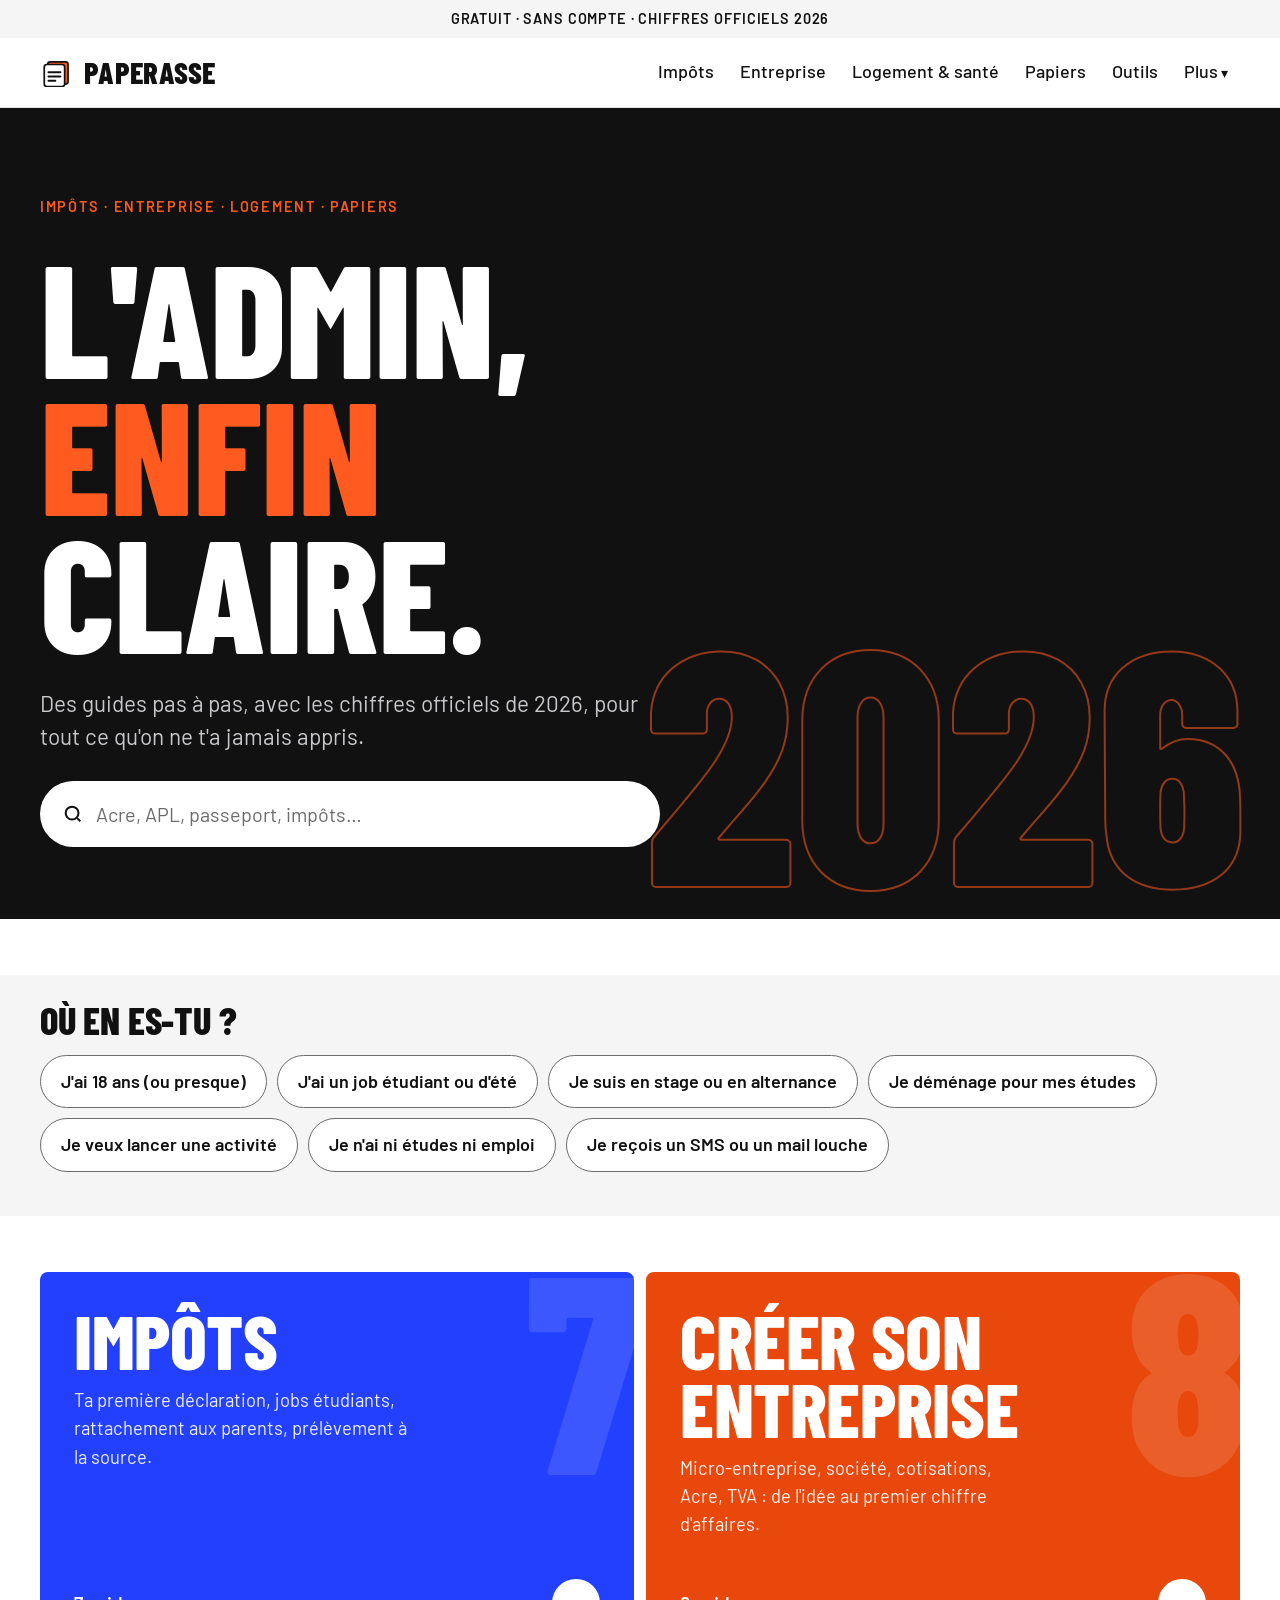
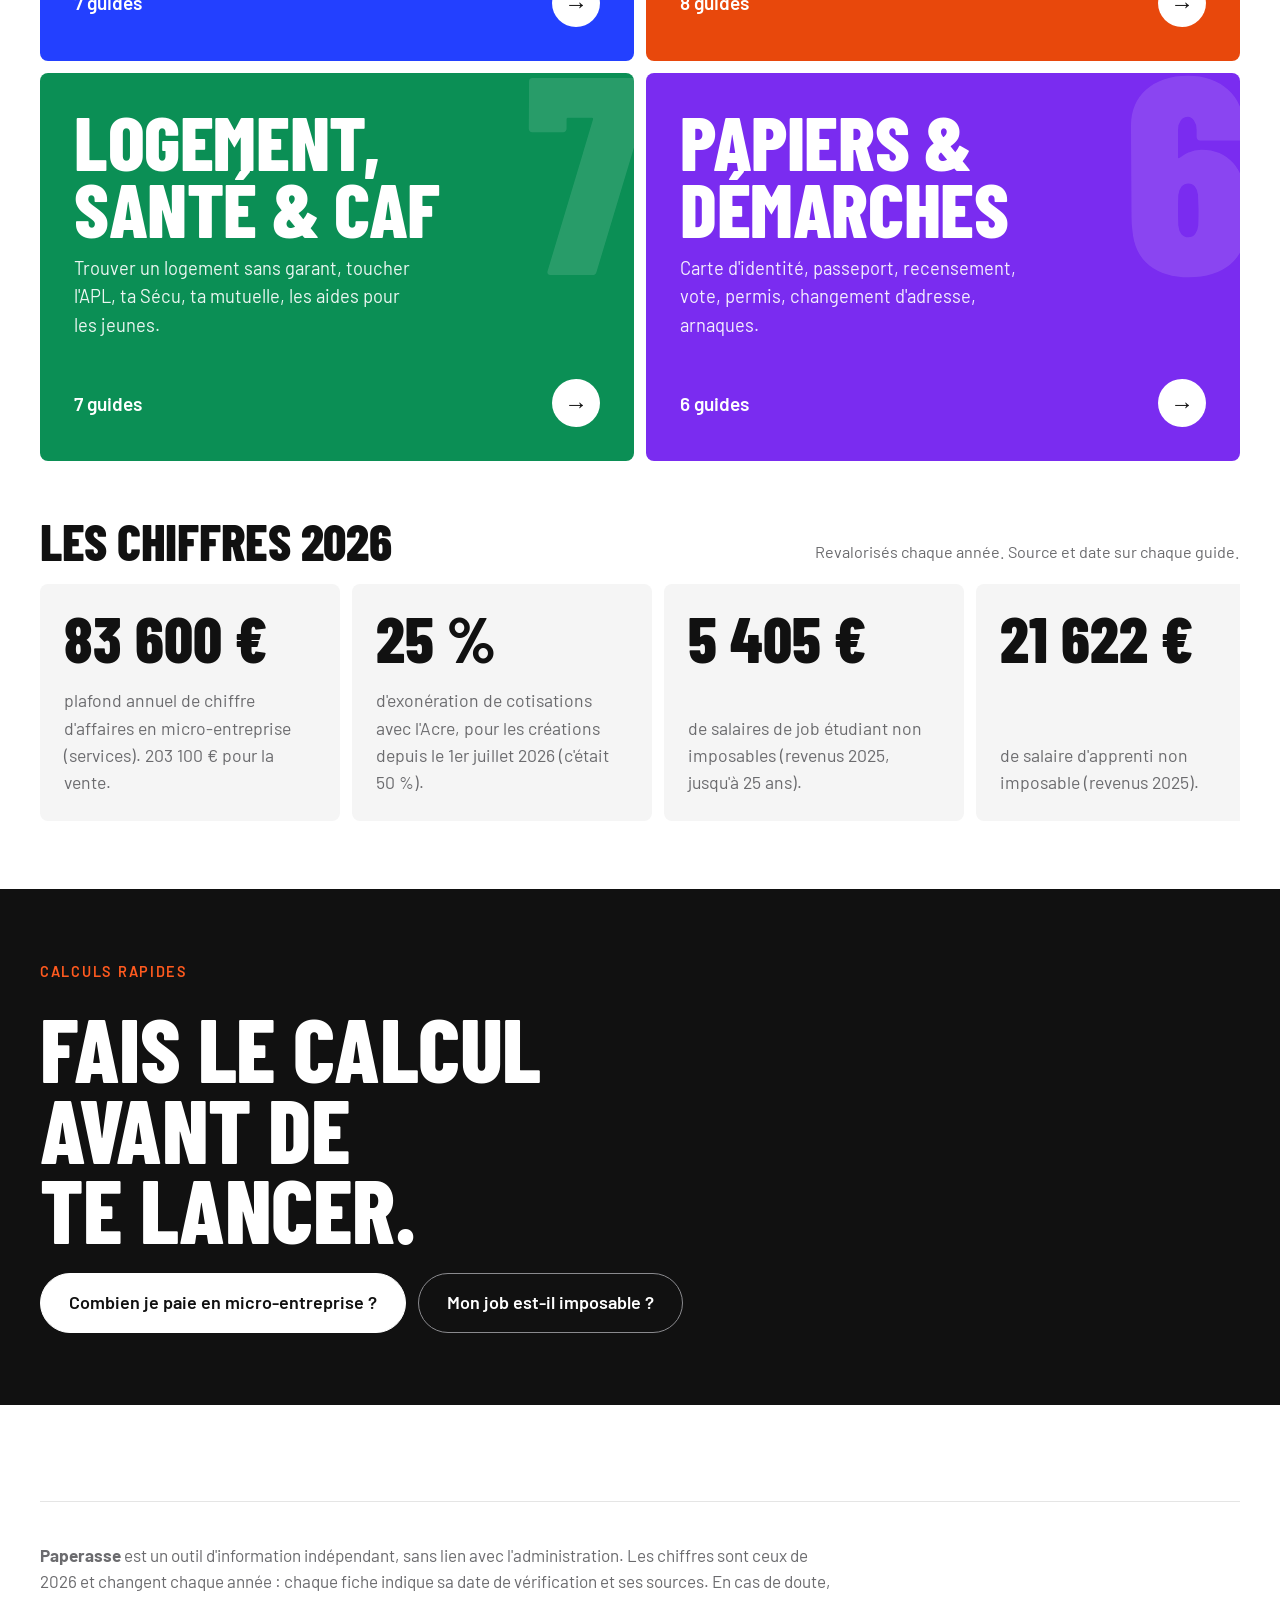
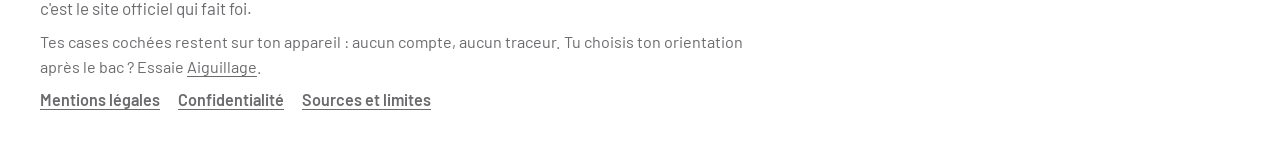
==== commit 4f811496: "Mentions légales, confidentialité, audience sans cookie, polices auto-hébergées Co-Authored-By: Clau" ====
--- a/index.html
+++ b/index.html
@@ -6,9 +6,7 @@
 <title>Paperasse</title>
 <meta name="description" content="Paperasse explique l'administration française aux jeunes : première déclaration d'impôts, création d'entreprise, logement, CAF, santé, papiers d'identité. Gratuit, sans compte, vérifié sur les sources officielles.">
 <meta name="theme-color" content="#131A33">
-<link rel="preconnect" href="https://fonts.googleapis.com">
-<link rel="preconnect" href="https://fonts.gstatic.com" crossorigin>
-<link rel="stylesheet" href="https://fonts.googleapis.com/css2?family=Barlow:wght@400;500;600;700&family=Barlow+Condensed:wght@700;800&display=swap">
+<link rel="stylesheet" href="css/fonts.css">
 <link rel="stylesheet" href="css/style.css">
 <link rel="manifest" href="manifest.webmanifest">
 <link rel="icon" href="icones/icone.svg" type="image/svg+xml">
@@ -61,6 +59,7 @@
 <footer class="pied">
   <p><strong>Paperasse</strong> est un outil d'information indépendant, sans lien avec l'administration. Les chiffres sont ceux de 2026 et changent chaque année : chaque fiche indique sa date de vérification et ses sources. En cas de doute, c'est le site officiel qui fait foi.</p>
   <p class="petit">Tes cases cochées restent sur ton appareil : aucun compte, aucun traceur. Tu choisis ton orientation après le bac ? Essaie <a href="https://julomasu.github.io/aiguillage/" target="_blank" rel="noopener">Aiguillage</a>.</p>
+  <p class="petit pied-liens"><a href="#mentions">Mentions légales</a><a href="#confidentialite">Confidentialité</a><a href="#a-propos">Sources et limites</a></p>
 </footer>
 
 <nav class="onglets" aria-label="Navigation rapide">
@@ -82,8 +81,10 @@
 <script src="js/data/guides-papiers.js"></script>
 <script src="js/data/glossaire.js"></script>
 <script src="js/app.js"></script>
+<script src="js/audience.js"></script>
 <script src="js/pages.js"></script>
 <script src="js/outils.js"></script>
+<script src="js/pages-legal.js"></script>
 <script>P.demarrer();</script>
 </body>
 </html>
--- a/css/fonts.css
+++ b/css/fonts.css
@@ -0,0 +1,7 @@
+/* Polices hébergées avec le site (aucune requête vers Google). Barlow et Barlow Condensed : licence SIL Open Font License 1.1, sous-ensemble latin. */
+@font-face { font-family: "Barlow"; font-style: normal; font-weight: 400; font-display: swap; src: url("../fonts/barlow-latin-400-normal.woff2") format("woff2"); unicode-range: U+0000-00FF, U+0131, U+0152-0153, U+02BB-02BC, U+02C6, U+02DA, U+02DC, U+2000-206F, U+2074, U+20AC, U+2122, U+2191, U+2193, U+2212, U+2215, U+FEFF, U+FFFD; }
+@font-face { font-family: "Barlow"; font-style: normal; font-weight: 500; font-display: swap; src: url("../fonts/barlow-latin-500-normal.woff2") format("woff2"); unicode-range: U+0000-00FF, U+0131, U+0152-0153, U+02BB-02BC, U+02C6, U+02DA, U+02DC, U+2000-206F, U+2074, U+20AC, U+2122, U+2191, U+2193, U+2212, U+2215, U+FEFF, U+FFFD; }
+@font-face { font-family: "Barlow"; font-style: normal; font-weight: 600; font-display: swap; src: url("../fonts/barlow-latin-600-normal.woff2") format("woff2"); unicode-range: U+0000-00FF, U+0131, U+0152-0153, U+02BB-02BC, U+02C6, U+02DA, U+02DC, U+2000-206F, U+2074, U+20AC, U+2122, U+2191, U+2193, U+2212, U+2215, U+FEFF, U+FFFD; }
+@font-face { font-family: "Barlow"; font-style: normal; font-weight: 700; font-display: swap; src: url("../fonts/barlow-latin-700-normal.woff2") format("woff2"); unicode-range: U+0000-00FF, U+0131, U+0152-0153, U+02BB-02BC, U+02C6, U+02DA, U+02DC, U+2000-206F, U+2074, U+20AC, U+2122, U+2191, U+2193, U+2212, U+2215, U+FEFF, U+FFFD; }
+@font-face { font-family: "Barlow Condensed"; font-style: normal; font-weight: 700; font-display: swap; src: url("../fonts/barlow-condensed-latin-700-normal.woff2") format("woff2"); unicode-range: U+0000-00FF, U+0131, U+0152-0153, U+02BB-02BC, U+02C6, U+02DA, U+02DC, U+2000-206F, U+2074, U+20AC, U+2122, U+2191, U+2193, U+2212, U+2215, U+FEFF, U+FFFD; }
+@font-face { font-family: "Barlow Condensed"; font-style: normal; font-weight: 800; font-display: swap; src: url("../fonts/barlow-condensed-latin-800-normal.woff2") format("woff2"); unicode-range: U+0000-00FF, U+0131, U+0152-0153, U+02BB-02BC, U+02C6, U+02DA, U+02DC, U+2000-206F, U+2074, U+20AC, U+2122, U+2191, U+2193, U+2212, U+2215, U+FEFF, U+FFFD; }
--- a/css/style.css
+++ b/css/style.css
@@ -322,3 +322,14 @@
   body { background: #fff; color: #000; }
   .enbref, .grand { background: #fff; color: #000; border: 1px solid #000; }
 }
+
+/* Pages légales */
+.legal { display: grid; gap: 36px; max-width: 760px; }
+.legal section { display: grid; gap: 12px; }
+.legal h2 { font-size: clamp(1.5rem, 2.8vw, 2rem); }
+.legal ul { margin: 0; padding-left: 1.2em; display: grid; gap: 8px; }
+.legal p, .legal li { max-width: 70ch; }
+.encart { background: var(--bg-2); border-radius: var(--r); padding: 20px 22px; display: grid; gap: 8px; }
+.alerte-config { border-left: 6px solid var(--warn); }
+.pied-liens { display: flex; flex-wrap: wrap; gap: 6px 18px; }
+.pied-liens a { font-weight: 600; }
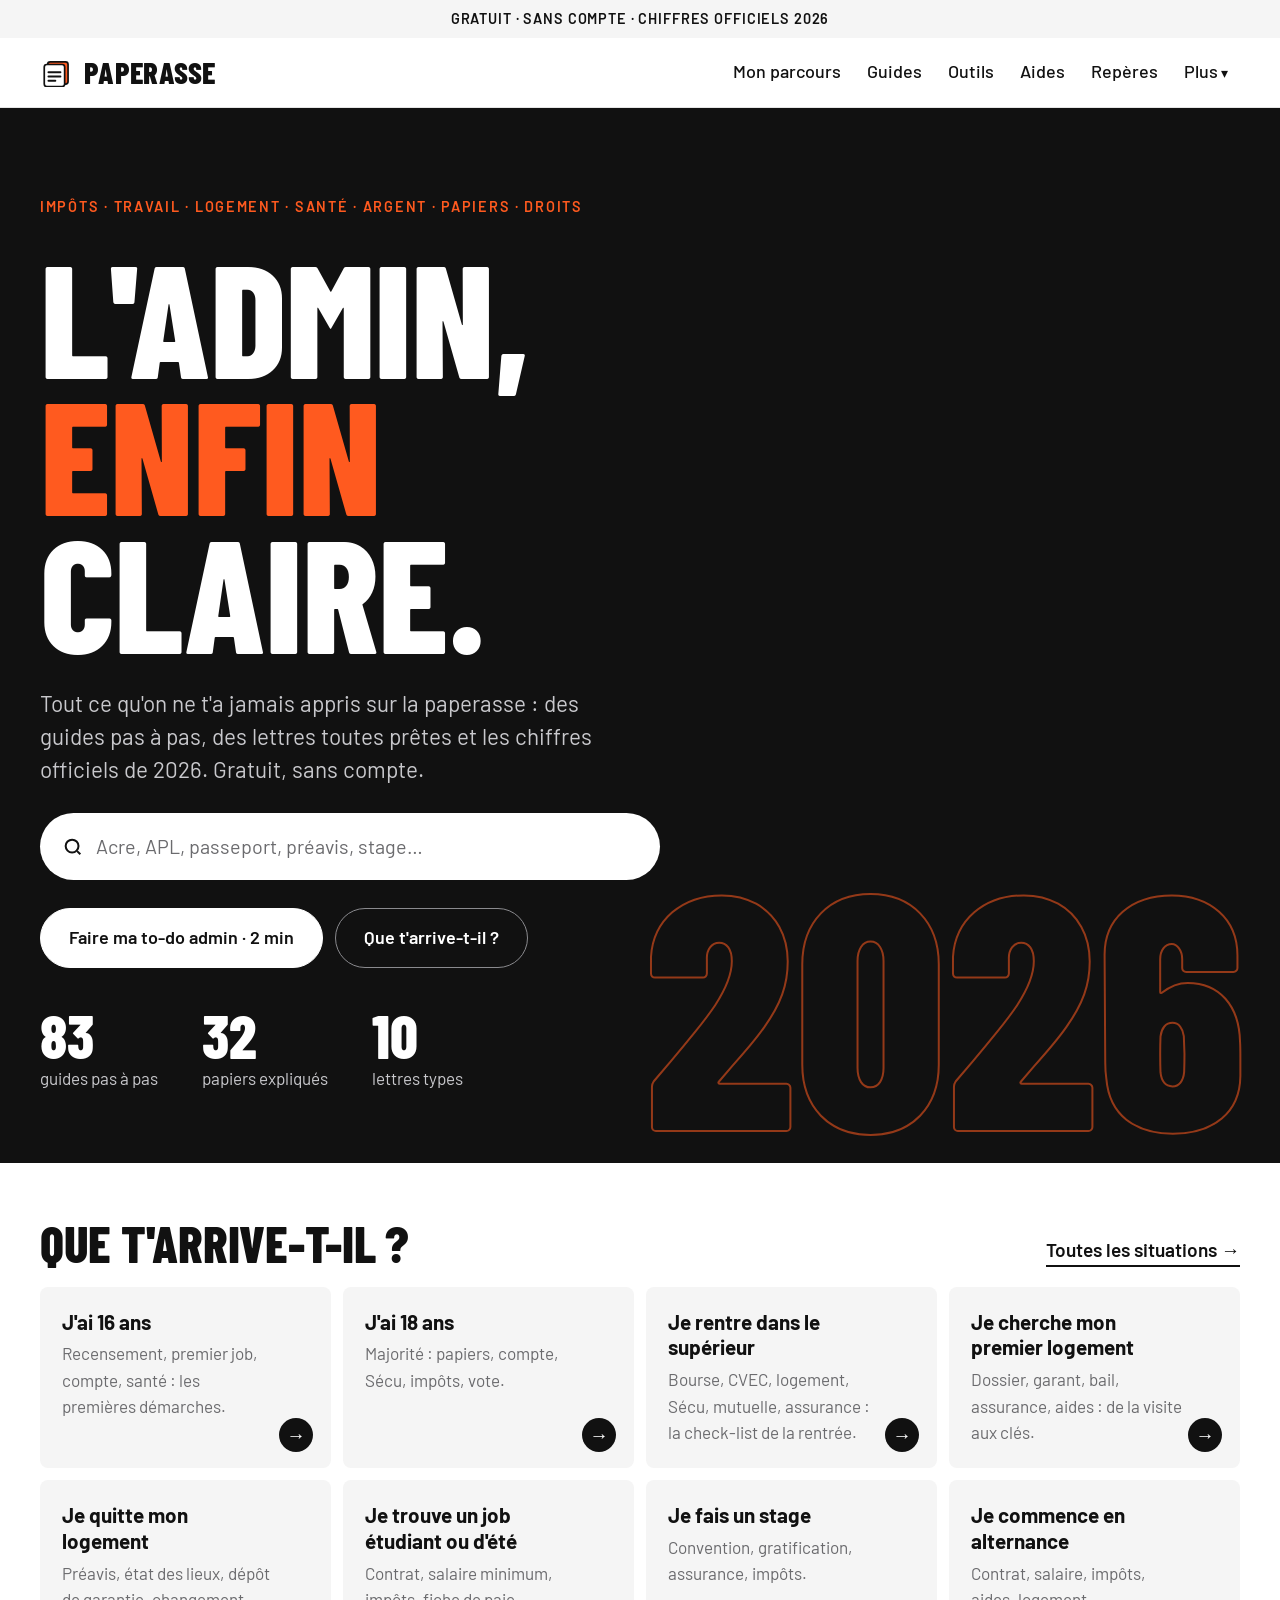
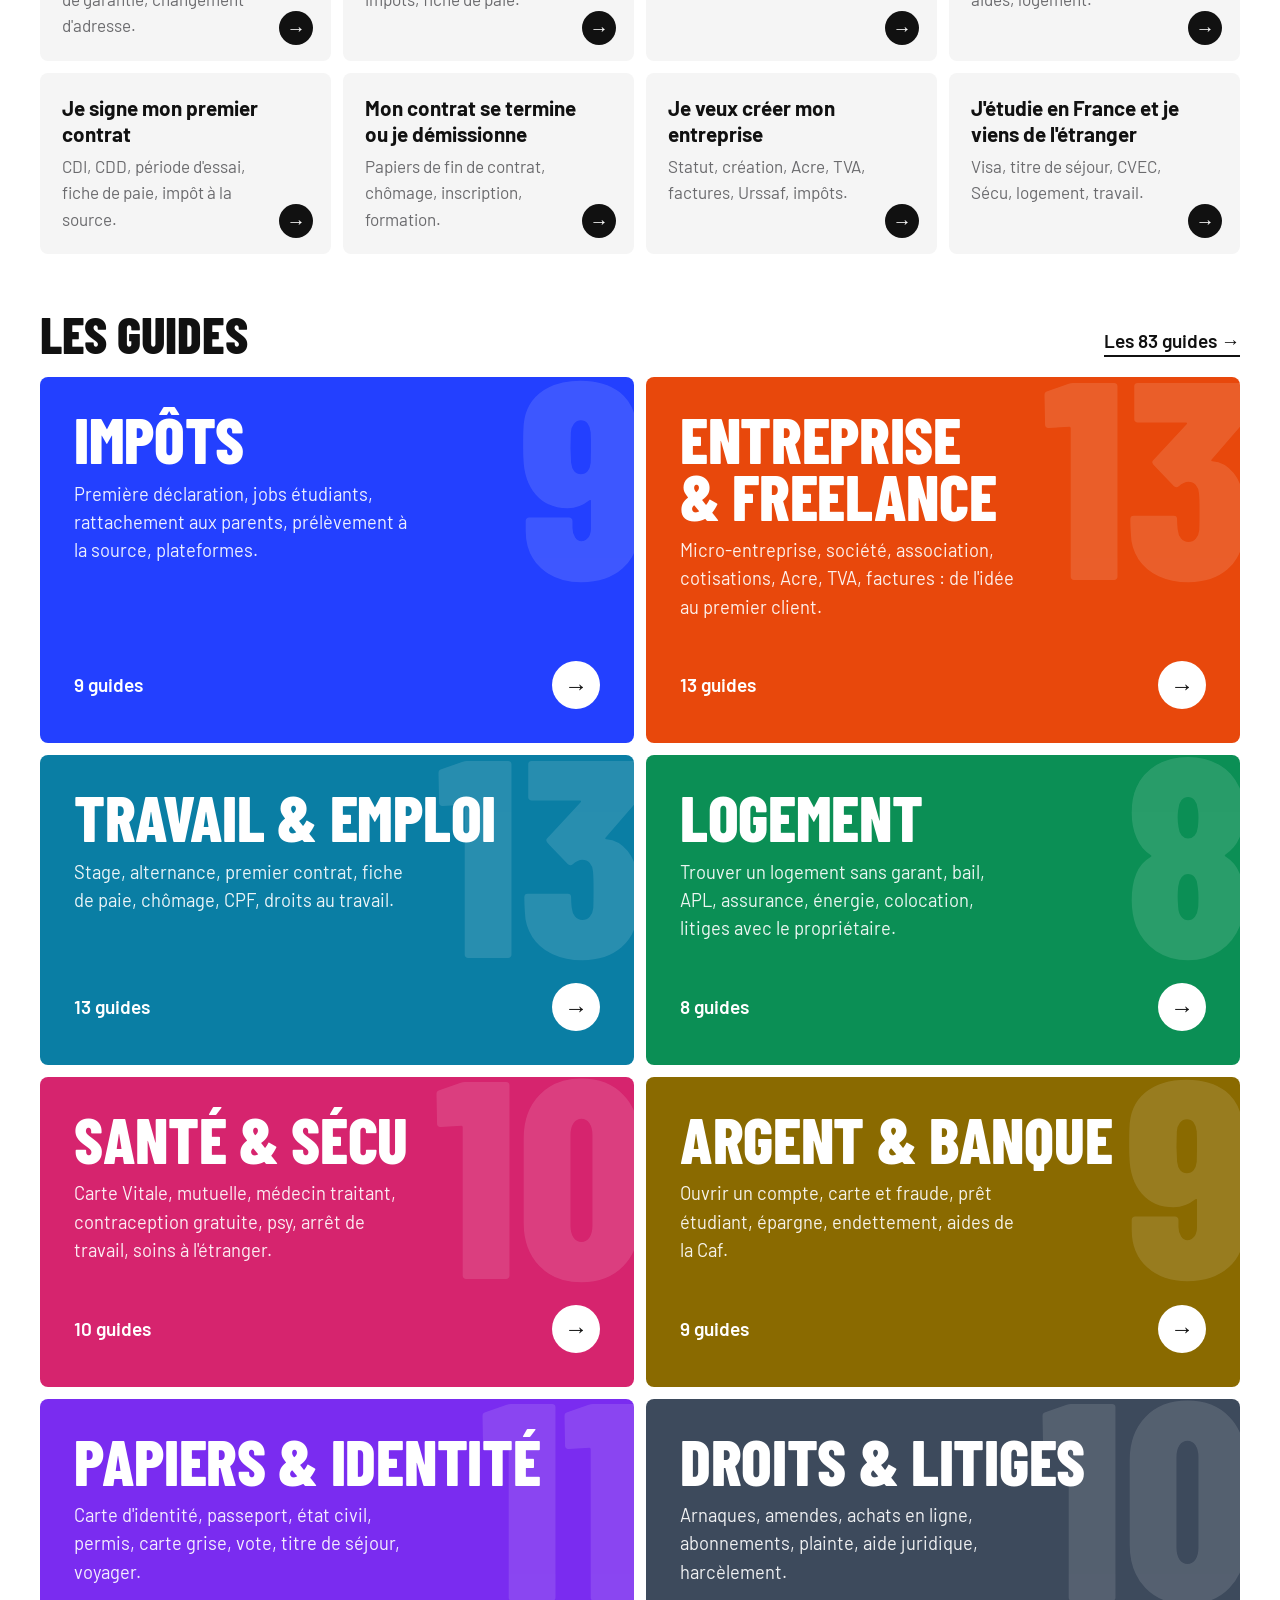
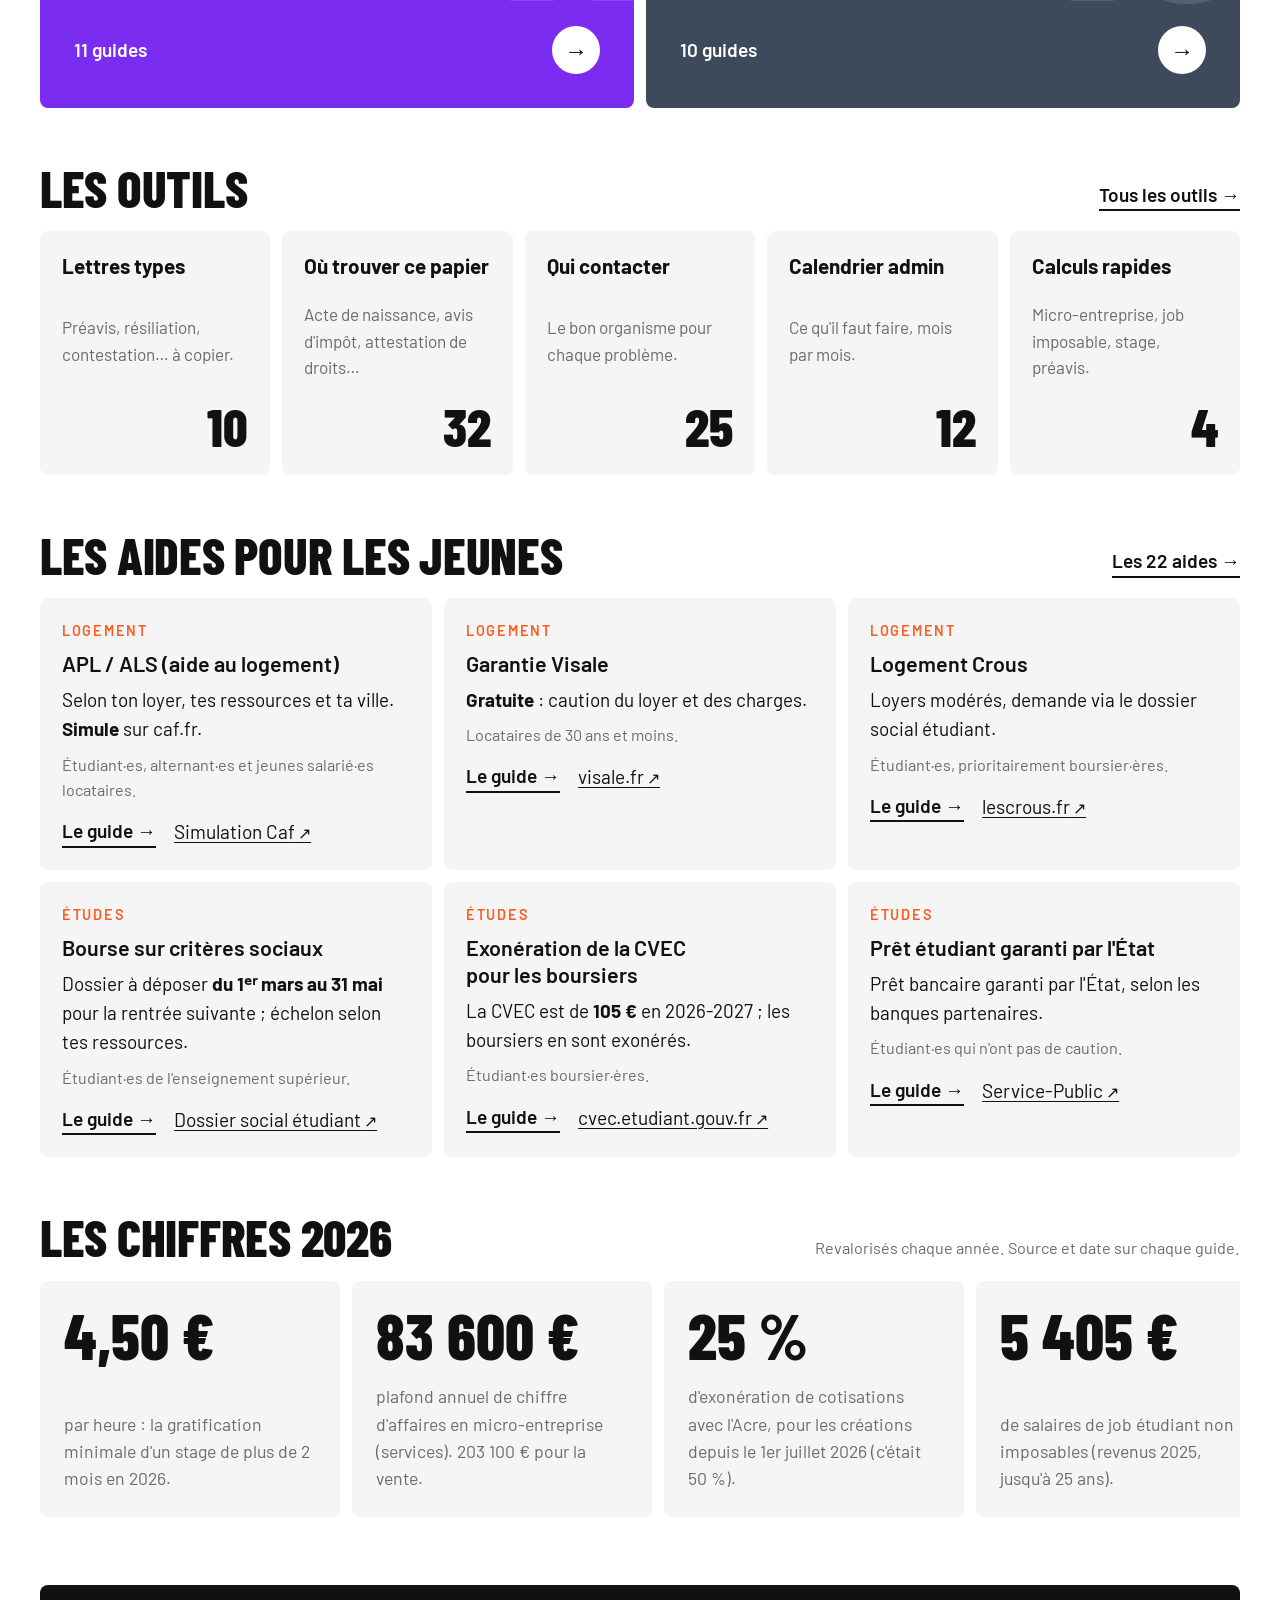
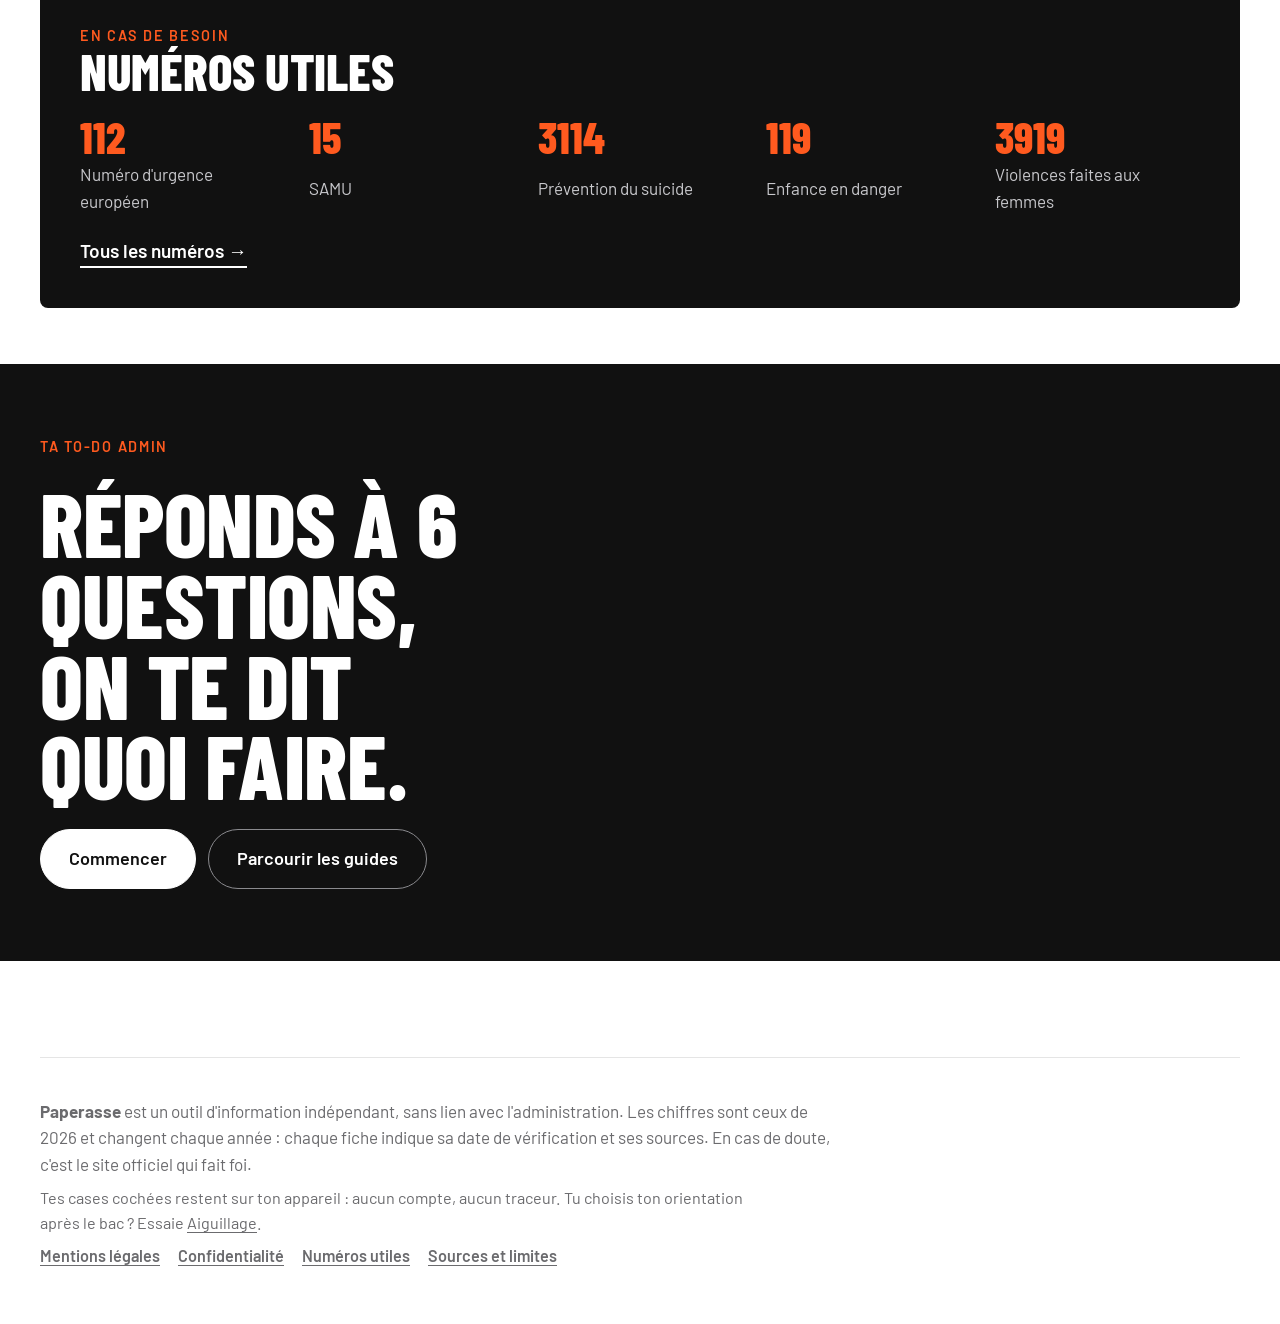
==== commit db329145: "Paperasse v2 : 83 guides, to-do personnalisée, situations de vie et ressources - 8 thèmes (impôts, e" ====
--- a/index.html
+++ b/index.html
@@ -4,7 +4,7 @@
 <meta charset="utf-8">
 <meta name="viewport" content="width=device-width, initial-scale=1, viewport-fit=cover">
 <title>Paperasse</title>
-<meta name="description" content="Paperasse explique l'administration française aux jeunes : première déclaration d'impôts, création d'entreprise, logement, CAF, santé, papiers d'identité. Gratuit, sans compte, vérifié sur les sources officielles.">
+<meta name="description" content="Paperasse explique l'administration française aux jeunes : impôts, travail, logement, santé, argent, papiers d'identité, droits et litiges. Plus de 80 guides pas à pas, une to-do personnalisée, des lettres types. Gratuit, sans compte, vérifié sur les sources officielles.">
 <meta name="theme-color" content="#131A33">
 <link rel="stylesheet" href="css/fonts.css">
 <link rel="stylesheet" href="css/style.css">
@@ -23,11 +23,11 @@
       <span>Paperasse</span>
     </a>
     <nav class="nav-haut" aria-label="Navigation principale">
-      <a href="#theme-impots" data-nav="impots">Impôts</a>
-      <a href="#theme-entreprise" data-nav="entreprise">Entreprise</a>
-      <a href="#theme-logement" data-nav="logement">Logement &amp; santé</a>
-      <a href="#theme-papiers" data-nav="papiers">Papiers</a>
+      <a href="#todo" data-nav="parcours">Mon parcours</a>
+      <a href="#guides" data-nav="guides">Guides</a>
       <a href="#outils" data-nav="outils">Outils</a>
+      <a href="#aides" data-nav="aides">Aides</a>
+      <a href="#glossaire" data-nav="reperes">Repères</a>
       <button type="button" class="nav-plus" data-ouvre-plus aria-expanded="false" aria-controls="plus">Plus</button>
     </nav>
   </div>
@@ -35,9 +35,11 @@
 
 <div class="plus" id="plus" hidden>
   <nav aria-label="Autres pages">
-    <a href="#suivi" data-nav="suivi"><strong>Mes démarches</strong><span>Ce que tu as déjà fait, et ce qui reste</span></a>
-    <a href="#glossaire" data-nav="glossaire"><strong>Le glossaire</strong><span>Le jargon administratif traduit</span></a>
-    <a href="#a-propos" data-nav="a-propos"><strong>Sources et limites</strong><span>D'où viennent les informations</span></a>
+    <a href="#numeros"><strong>Numéros utiles</strong><span>Urgences, santé, violences, arnaques</span></a>
+    <a href="#suivi"><strong>Mes démarches</strong><span>Ce que tu as déjà fait, et ce qui reste</span></a>
+    <a href="#a-propos"><strong>Sources et limites</strong><span>D'où viennent les informations</span></a>
+    <a href="#mentions"><strong>Mentions légales</strong><span>Éditeur, hébergeur, licences</span></a>
+    <a href="#confidentialite"><strong>Confidentialité</strong><span>Ce que le site garde</span></a>
   </nav>
   <div class="reglages" aria-label="Affichage">
     <p class="surtitre">Affichage</p>
@@ -54,20 +56,21 @@
   </div>
 </div>
 
+<div id="sous-nav" class="sous-nav-zone"></div>
 <main id="app" class="app" tabindex="-1"></main>
 
 <footer class="pied">
   <p><strong>Paperasse</strong> est un outil d'information indépendant, sans lien avec l'administration. Les chiffres sont ceux de 2026 et changent chaque année : chaque fiche indique sa date de vérification et ses sources. En cas de doute, c'est le site officiel qui fait foi.</p>
   <p class="petit">Tes cases cochées restent sur ton appareil : aucun compte, aucun traceur. Tu choisis ton orientation après le bac ? Essaie <a href="https://julomasu.github.io/aiguillage/" target="_blank" rel="noopener">Aiguillage</a>.</p>
-  <p class="petit pied-liens"><a href="#mentions">Mentions légales</a><a href="#confidentialite">Confidentialité</a><a href="#a-propos">Sources et limites</a></p>
+  <p class="petit pied-liens"><a href="#mentions">Mentions légales</a><a href="#confidentialite">Confidentialité</a><a href="#numeros">Numéros utiles</a><a href="#a-propos">Sources et limites</a></p>
 </footer>
 
 <nav class="onglets" aria-label="Navigation rapide">
   <a href="#accueil" data-nav="accueil"><svg viewBox="0 0 24 24" aria-hidden="true"><path d="M4 11 12 4l8 7v9h-5v-6H9v6H4z"/></svg>Accueil</a>
-  <a href="#theme-impots" data-nav="impots"><svg viewBox="0 0 24 24" aria-hidden="true"><path d="M6 3h12v18l-3-2-3 2-3-2-3 2z"/><path d="M9 8h6M9 12h6"/></svg>Impôts</a>
-  <a href="#theme-entreprise" data-nav="entreprise"><svg viewBox="0 0 24 24" aria-hidden="true"><rect x="4" y="8" width="16" height="11" rx="2"/><path d="M9 8V5h6v3"/></svg>Entreprise</a>
-  <a href="#theme-logement" data-nav="logement"><svg viewBox="0 0 24 24" aria-hidden="true"><path d="M4 20V9l8-5 8 5v11z"/><path d="M10 20v-6h4v6"/></svg>Logement</a>
-  <a href="#theme-papiers" data-nav="papiers"><svg viewBox="0 0 24 24" aria-hidden="true"><rect x="3" y="6" width="18" height="13" rx="2"/><circle cx="9" cy="12" r="2"/><path d="M14 11h4M14 14h3"/></svg>Papiers</a>
+  <a href="#todo" data-nav="parcours"><svg viewBox="0 0 24 24" aria-hidden="true"><path d="M5 12l4 4 10-10"/><path d="M5 20h14"/></svg>Parcours</a>
+  <a href="#guides" data-nav="guides"><svg viewBox="0 0 24 24" aria-hidden="true"><path d="M6 3h12v18l-3-2-3 2-3-2-3 2z"/><path d="M9 8h6M9 12h6"/></svg>Guides</a>
+  <a href="#outils" data-nav="outils"><svg viewBox="0 0 24 24" aria-hidden="true"><rect x="4" y="4" width="16" height="16" rx="2"/><path d="M8 9h8M8 13h3M14 13h2M8 17h3M14 17h2"/></svg>Outils</a>
+  <a href="#aides" data-nav="aides"><svg viewBox="0 0 24 24" aria-hidden="true"><circle cx="12" cy="12" r="8"/><path d="M14.5 9.5c-.6-.8-1.5-1.2-2.5-1.2-1.4 0-2.5.8-2.5 2 0 3 5 1.4 5 4 0 1.2-1.2 2-2.5 2-1 0-2-.4-2.6-1.2M12 6.5v1.8M12 15.7v1.8"/></svg>Aides</a>
   <button type="button" data-ouvre-plus aria-expanded="false" aria-controls="plus"><svg viewBox="0 0 24 24" aria-hidden="true"><circle cx="6" cy="12" r="1.6"/><circle cx="12" cy="12" r="1.6"/><circle cx="18" cy="12" r="1.6"/></svg>Plus</button>
 </nav>
 
@@ -77,13 +80,31 @@
 <script>window.P = {};</script>
 <script src="js/data/guides-impots.js"></script>
 <script src="js/data/guides-entreprise.js"></script>
+<script src="js/data/guides-travail.js"></script>
 <script src="js/data/guides-logement.js"></script>
+<script src="js/data/guides-sante.js"></script>
+<script src="js/data/guides-argent.js"></script>
 <script src="js/data/guides-papiers.js"></script>
+<script src="js/data/guides-droits.js"></script>
+<script src="js/data/guides-complements.js"></script>
+<script src="js/data/meta-guides.js"></script>
 <script src="js/data/glossaire.js"></script>
+<script src="js/data/glossaire-plus.js"></script>
+<script src="js/data/evenements.js"></script>
+<script src="js/data/documents.js"></script>
+<script src="js/data/contacts.js"></script>
+<script src="js/data/lettres.js"></script>
+<script src="js/data/aides.js"></script>
+<script src="js/data/calendrier.js"></script>
+<script src="js/data/vraifaux.js"></script>
+<script src="js/data/numeros.js"></script>
+<script src="js/data/todo.js"></script>
 <script src="js/app.js"></script>
 <script src="js/audience.js"></script>
 <script src="js/pages.js"></script>
+<script src="js/pages-parcours.js"></script>
 <script src="js/outils.js"></script>
+<script src="js/pages-ressources.js"></script>
 <script src="js/pages-legal.js"></script>
 <script>P.demarrer();</script>
 </body>
--- a/css/style.css
+++ b/css/style.css
@@ -22,6 +22,10 @@
   --t-entreprise: #E8480C;
   --t-logement: #0B8F55;
   --t-papiers: #7A2CF0;
+  --t-travail: #0A7EA4;
+  --t-sante: #D6246E;
+  --t-argent: #8A6A00;
+  --t-droits: #3D4A5C;
   --f-titre: "Barlow Condensed", "Arial Narrow", "Helvetica Neue", Arial, sans-serif;
   --f-texte: "Barlow", "Helvetica Neue", Helvetica, Arial, sans-serif;
   --zoom: 1;
@@ -330,6 +334,204 @@
 .legal ul { margin: 0; padding-left: 1.2em; display: grid; gap: 8px; }
 .legal p, .legal li { max-width: 70ch; }
 .encart { background: var(--bg-2); border-radius: var(--r); padding: 20px 22px; display: grid; gap: 8px; }
-.alerte-config { border-left: 6px solid var(--warn); }
+.app > .legal { margin-left: max(0px, calc(50% - var(--max) / 2)); margin-right: auto; }
+.alerte-config { display: block; border-left: 6px solid var(--warn); }
 .pied-liens { display: flex; flex-wrap: wrap; gap: 6px 18px; }
 .pied-liens a { font-weight: 600; }
+
+/* ═══════════ Version 2 : sous-navigation, parcours, ressources ═══════════ */
+
+/* ——— Sous-navigation de la rubrique active */
+.sous-nav-zone { position: sticky; top: calc(var(--h-entete, 65px) + env(safe-area-inset-top, 0px)); z-index: 15; margin-left: calc(-1 * var(--gl)); margin-right: calc(-1 * var(--gr)); }
+.sous-nav-zone:empty { display: none; }
+.sous-nav {
+  display: flex; align-items: center; gap: 14px; overflow-x: auto; scrollbar-width: none;
+  background: var(--bg-2); border-bottom: 1px solid var(--rule);
+  padding-inline: max(var(--gl), calc(var(--gl) + (100% - var(--gl) - var(--gr) - var(--max)) / 2));
+}
+.sous-nav::-webkit-scrollbar { display: none; }
+.sn-pole { flex: none; font-family: var(--f-titre); font-weight: 800; text-transform: uppercase; font-size: 1.15rem; letter-spacing: .01em; padding-right: 6px; }
+.sous-nav ul { display: flex; gap: 4px; margin: 0; padding: 0; list-style: none; }
+.sous-nav li { flex: none; }
+.sous-nav a { display: block; white-space: nowrap; text-decoration: none; font-weight: 500; font-size: .92rem; padding: 14px 9px 12px; border-bottom: 3px solid transparent; color: var(--muted); }
+.sous-nav a:hover { color: var(--ink); }
+.sous-nav a[aria-current="page"] { color: var(--ink); font-weight: 600; border-bottom-color: var(--ink); }
+
+/* ——— Accueil : chiffres du bandeau, situations de vie, outils, urgences */
+.hero-chiffres { display: flex; flex-wrap: wrap; gap: 14px 44px; padding-top: 8px; }
+.hero-chiffres div { display: grid; }
+.hero-chiffres strong { font-family: var(--f-titre); font-weight: 800; font-size: clamp(2.2rem, 5vw, 3.4rem); line-height: 1; color: #fff; }
+.hero-chiffres span { color: #C8C8CC; font-size: .95rem; }
+.vies { display: grid; grid-template-columns: repeat(auto-fill, minmax(250px, 1fr)); gap: 12px; }
+.vies-grandes { grid-template-columns: repeat(auto-fill, minmax(300px, 1fr)); }
+.vie-carte { position: relative; display: grid; align-content: start; gap: 6px; text-decoration: none; background: var(--bg-2); border-radius: var(--r); padding: 22px 56px 22px 22px; min-height: 120px; transition: background .15s; }
+.vie-carte:hover { background: var(--bg-3); }
+.vie-carte strong { font-size: 1.15rem; line-height: 1.25; }
+.vie-carte span { color: var(--muted); font-size: .95rem; }
+.vie-carte em { font-style: normal; font-size: .8rem; font-weight: 600; letter-spacing: .08em; text-transform: uppercase; color: var(--muted); }
+.vie-carte i { position: absolute; right: 18px; bottom: 16px; width: 34px; height: 34px; border-radius: 50%; background: var(--btn); color: var(--btn-ink); display: grid; place-items: center; font-style: normal; transition: transform .2s; }
+.vie-carte:hover i { transform: translateX(4px); }
+.outils-ligne { display: grid; grid-template-columns: repeat(auto-fit, minmax(210px, 1fr)); gap: 12px; }
+.outil-carte { position: relative; display: grid; align-content: space-between; gap: 18px; min-height: 190px; text-decoration: none; background: var(--bg-2); border-radius: var(--r); padding: 22px; transition: background .15s; }
+.outil-carte:hover { background: var(--bg-3); }
+.outil-carte strong { font-size: 1.15rem; line-height: 1.25; }
+.outil-carte span { color: var(--muted); font-size: .95rem; display: block; margin-top: 4px; }
+.outil-carte b { font-family: var(--f-titre); font-weight: 800; font-size: 3rem; line-height: 1; justify-self: end; color: var(--ink); }
+.urgences { background: var(--hero-bg); color: #fff; border-radius: var(--r); padding: clamp(22px, 4vw, 40px); display: grid; gap: 22px; }
+.urgences .surtitre { color: var(--accent); }
+.urgences h2 { font-size: clamp(2rem, 4vw, 3rem); }
+.urgences ul { margin: 0; padding: 0; list-style: none; display: grid; grid-template-columns: repeat(auto-fit, minmax(190px, 1fr)); gap: 14px 24px; }
+.urgences li { display: grid; gap: 2px; }
+.urgences b { font-family: var(--f-titre); font-weight: 800; font-size: 2.4rem; line-height: 1; color: var(--accent); }
+.urgences li span { color: #C8C8CC; font-size: .95rem; }
+.urgences .lien-fleche { color: #fff; border-bottom-color: #fff; justify-self: start; }
+
+/* ——— Résultats de recherche (sur fond sombre) */
+.res-liste { display: grid; gap: 8px; }
+.res-ligne { display: flex; align-items: baseline; gap: 14px; background: #fff; color: #111; padding: 14px 18px; border-radius: var(--r); text-decoration: none; }
+.res-ligne:hover { background: #F0F0F0; }
+.res-type { flex: none; min-width: 78px; text-align: center; font-size: .72rem; font-weight: 700; letter-spacing: .1em; text-transform: uppercase; background: #111; color: #fff; padding: 4px 10px; border-radius: 99px; }
+.resultats .res-ligne .petit { color: #6B6B6E; }
+.resultats .vide { color: #C8C8CC; }
+
+/* ——— Filtres, puces et listes groupées */
+.filtres-g { display: grid; gap: 14px; }
+.recherche-claire { max-width: 560px; }
+.recherche-claire input { background: var(--bg-2); color: var(--ink); border: 1px solid var(--bg-3); }
+.recherche-claire input::placeholder { color: var(--muted); }
+.recherche-claire svg, .recherche-claire + svg { stroke: var(--ink); }
+.chip-fin { padding: 8px 15px; font-size: .92rem; font-weight: 500; }
+.chip-statique { pointer-events: none; cursor: default; border-color: var(--bg-3); background: var(--bg-2); color: var(--muted); }
+.chips-pour { gap: 8px; }
+.liste-groupes { display: grid; gap: 52px; }
+.groupe-theme { display: grid; gap: 16px; }
+.groupe-theme h2 { display: flex; align-items: center; gap: 12px; font-size: clamp(1.7rem, 3.4vw, 2.3rem); }
+.groupe-theme h2 i { flex: none; width: 14px; height: 14px; border-radius: 50%; background: var(--c); }
+.liste-simple { margin: 0 0 14px; padding: 0; list-style: none; display: grid; }
+.liste-simple li { padding: 12px 0; border-bottom: 1px solid var(--rule); display: grid; gap: 2px; }
+.chemin { margin: 0; padding: 0; list-style: none; display: grid; gap: 10px; counter-reset: ch; }
+.chemin li { counter-increment: ch; display: grid; grid-template-columns: 56px 1fr; align-items: start; gap: 16px; background: var(--bg-2); border-radius: var(--r); padding: 20px 22px; border-left: 6px solid var(--c); }
+.chemin li::before { content: counter(ch, decimal-leading-zero); font-family: var(--f-titre); font-weight: 800; font-size: 2.6rem; line-height: .9; color: var(--c); }
+.chemin a { display: grid; gap: 4px; text-decoration: none; min-width: 0; }
+.chemin a strong { font-size: 1.15rem; }
+.chemin a:hover strong { text-decoration: underline; }
+.chemin .surtitre { color: var(--muted); }
+
+/* ——— To-do et questionnaire */
+.test-q { display: grid; gap: 22px; max-width: 780px; }
+.progres { display: flex; gap: 6px; }
+.progres i { flex: 1; height: 6px; border-radius: 99px; background: var(--bg-3); }
+.progres i.faite { background: var(--ink); }
+.progres i.ici { background: var(--accent); }
+.options { display: grid; grid-template-columns: repeat(auto-fit, minmax(260px, 1fr)); gap: 10px; }
+.option { display: grid; gap: 4px; text-align: left; align-content: start; padding: 18px 20px; border-radius: var(--r); border: 2px solid var(--bg-3); background: var(--bg); transition: border-color .15s, background .15s; }
+.option strong { font-size: 1.08rem; }
+.option span { color: var(--muted); font-size: .92rem; }
+.option:hover { border-color: var(--muted); }
+.option[aria-pressed="true"] { background: var(--btn); border-color: var(--btn); color: var(--btn-ink); }
+.option[aria-pressed="true"] span { color: inherit; opacity: .75; }
+.todo-bilan { display: grid; gap: 14px; background: var(--bg-2); border-radius: var(--r); padding: 22px 24px; }
+.todo-bilan .chiffre { font-size: 3rem; }
+.todo-groupe { display: grid; gap: 8px; }
+.todo-liste { margin: 0; padding: 0; list-style: none; display: grid; gap: 10px; }
+.todo-item { display: grid; grid-template-columns: 36px 1fr; gap: 16px; background: var(--bg-2); border-radius: var(--r); padding: 18px 20px; border-left: 6px solid var(--c); }
+.todo-item a { text-decoration: none; }
+.todo-item a:hover { text-decoration: underline; }
+.todo-item.fait { opacity: .55; }
+.todo-item.fait strong { text-decoration: line-through; text-decoration-thickness: 1px; }
+
+/* ——— Aides */
+.aide-carte { display: grid; align-content: start; gap: 8px; background: var(--bg-2); border-radius: var(--r); padding: 22px; }
+.aide-carte .surtitre { color: var(--accent); }
+.aide-carte h3 { font-size: 1.2rem; }
+.aide-montant { font-size: 1.05rem; }
+.aide-actions { display: flex; flex-wrap: wrap; gap: 8px 18px; padding-top: 6px; align-items: center; }
+
+/* ——— Papiers, organismes, calendrier, numéros */
+.docs { display: grid; gap: 12px; }
+.doc { display: grid; gap: 16px; background: var(--bg-2); border-radius: var(--r); padding: 22px; scroll-margin-top: 130px; }
+.doc .surtitre { color: var(--accent); }
+.doc h3 { font-size: 1.25rem; }
+.doc-infos { margin: 0; display: grid; grid-template-columns: 2fr 1fr 1fr; gap: 14px; }
+.doc-infos div { display: grid; gap: 2px; align-content: start; }
+.doc-infos dt { font-size: .75rem; font-weight: 700; letter-spacing: .1em; text-transform: uppercase; color: var(--muted); }
+.doc-infos dd { margin: 0; font-size: .95rem; }
+.contacts { display: grid; grid-template-columns: repeat(auto-fill, minmax(300px, 1fr)); gap: 12px; }
+.contact { display: grid; align-content: start; gap: 8px; background: var(--bg-2); border-radius: var(--r); padding: 22px; scroll-margin-top: 130px; }
+.contact h3 { font-size: 1.15rem; }
+.contact-canaux { display: flex; flex-wrap: wrap; gap: 6px 16px; padding-top: 4px; font-weight: 600; font-size: .95rem; }
+.reponse-pb { display: grid; gap: 12px; margin-top: 16px; }
+.reponse-pb:empty { display: none; }
+.encart-france-services { background: var(--hero-bg); color: #fff; border-radius: var(--r); padding: clamp(22px, 4vw, 36px); display: grid; gap: 12px; }
+.encart-france-services h2 { font-size: clamp(1.8rem, 3.4vw, 2.4rem); color: var(--accent); }
+.encart-france-services p { max-width: 62ch; color: #E4E4E7; }
+.encart-france-services a { color: #fff; }
+.mois-grille { display: grid; grid-template-columns: repeat(auto-fill, minmax(290px, 1fr)); gap: 12px; }
+.mois { background: var(--bg-2); border-radius: var(--r); padding: 22px; display: grid; gap: 12px; align-content: start; scroll-margin-top: 130px; }
+.mois h2 { font-size: 2rem; display: flex; align-items: center; gap: 10px; flex-wrap: wrap; }
+.mois.courant { outline: 3px solid var(--accent); }
+.mois ul { margin: 0; padding: 0; list-style: none; display: grid; gap: 12px; }
+.mois li { display: grid; gap: 2px; }
+.mois li a { text-decoration: none; }
+.mois li a:hover strong { text-decoration: underline; }
+.badge { font-family: var(--f-texte); font-size: .72rem; font-weight: 700; letter-spacing: .08em; text-transform: uppercase; background: var(--accent); color: #111; padding: 4px 10px; border-radius: 99px; }
+.numeros { margin: 0; padding: 0; list-style: none; display: grid; gap: 8px; }
+.numeros li { display: grid; grid-template-columns: minmax(130px, 200px) 1fr; align-items: center; gap: 16px; background: var(--bg-2); border-radius: var(--r); padding: 16px 20px; }
+.numeros b { font-family: var(--f-titre); font-weight: 800; font-size: 2rem; line-height: 1; color: var(--t-sante); white-space: nowrap; }
+.numeros li > div { display: grid; gap: 2px; }
+
+/* ——— Lettres types et vrai ou faux */
+textarea { width: 100%; padding: 14px 16px; border-radius: 6px; border: 1px solid var(--muted); background: var(--bg); color: var(--ink); font: inherit; resize: vertical; }
+.lettre-texte { font-size: .98rem; line-height: 1.5; min-height: 420px; }
+.vf-liste { display: grid; gap: 12px; }
+.vf { display: grid; gap: 14px; background: var(--bg-2); border-radius: var(--r); padding: 22px; }
+.vf-q { font-size: 1.2rem; font-weight: 600; line-height: 1.35; }
+.vf-btns { display: flex; gap: 10px; }
+.vf-btns .btn { min-width: 120px; padding-block: 12px; }
+.vf-btns .btn:disabled { opacity: .4; cursor: default; }
+.vf-rep { border-left: 6px solid var(--muted); padding-left: 16px; display: grid; gap: 6px; }
+.vf-rep.juste { border-left-color: var(--ok); }
+.vf-rep.faux { border-left-color: var(--bad); }
+.vf-bilan { font-weight: 600; }
+
+/* ——— Un peu plus de souffle pour huit tuiles */
+.tuile { min-height: clamp(200px, 26vw, 290px); }
+.tuile h2 { font-size: clamp(2.3rem, 5vw, 3.8rem); }
+
+/* ——— Thèmes : textes colorés lisibles en mode sombre */
+@media (prefers-color-scheme: dark) {
+  :root:not([data-theme="light"]) .guide-carte .surtitre, :root:not([data-theme="light"]) .tete-theme .surtitre, :root:not([data-theme="light"]) .fil a { color: color-mix(in srgb, var(--c) 45%, #fff); }
+  :root:not([data-theme="light"]) .numeros b { color: #FF7FB0; }
+}
+:root[data-theme="dark"] .guide-carte .surtitre, :root[data-theme="dark"] .tete-theme .surtitre, :root[data-theme="dark"] .fil a { color: color-mix(in srgb, var(--c) 45%, #fff); }
+:root[data-theme="dark"] .numeros b { color: #FF7FB0; }
+
+@media (max-width: 860px) {
+  .doc-infos { grid-template-columns: 1fr 1fr; }
+  .doc-infos div:first-child { grid-column: 1 / -1; }
+}
+@media (max-width: 760px) {
+  .numeros li { grid-template-columns: 1fr; gap: 4px; }
+  .chemin li { grid-template-columns: 44px 1fr; padding: 16px; }
+  .chemin li::before { font-size: 2rem; }
+  .res-ligne { flex-direction: column; gap: 6px; }
+  .res-type { min-width: 0; }
+  .tuile { min-height: 180px; }
+}
+@media print {
+  .sous-nav-zone { display: none !important; }
+}
+
+/* ——— Longs mots dans les titres (ex. « professionnalisation ») : jamais de débordement */
+h1, h2, h3 { overflow-wrap: break-word; hyphens: manual; }
+.guide-tete h1 { font-size: clamp(2.3rem, 7.4vw, 4.6rem); }
+@media (max-width: 860px) { .guide { grid-template-columns: minmax(0, 1fr); } }
+@media (max-width: 420px) { h1 { font-size: clamp(2.4rem, 11vw, 3.4rem); } .guide-tete h1 { font-size: clamp(2rem, 9.4vw, 2.7rem); } }
+
+/* ——— Boutons sur fond sombre (affiche d'ouverture et bandeaux) */
+.hero .btn, .urgences .btn { background: #fff; color: #111; border-color: #fff; }
+.hero .btn-ligne, .urgences .btn-ligne { background: transparent; color: #fff; border-color: #8A8A8E; }
+.hero .btn-ligne:hover { border-color: #fff; }
+
+/* Champ de recherche clair sans loupe (guides, papiers, aides) */
+.recherche-claire input { padding-left: 22px; }
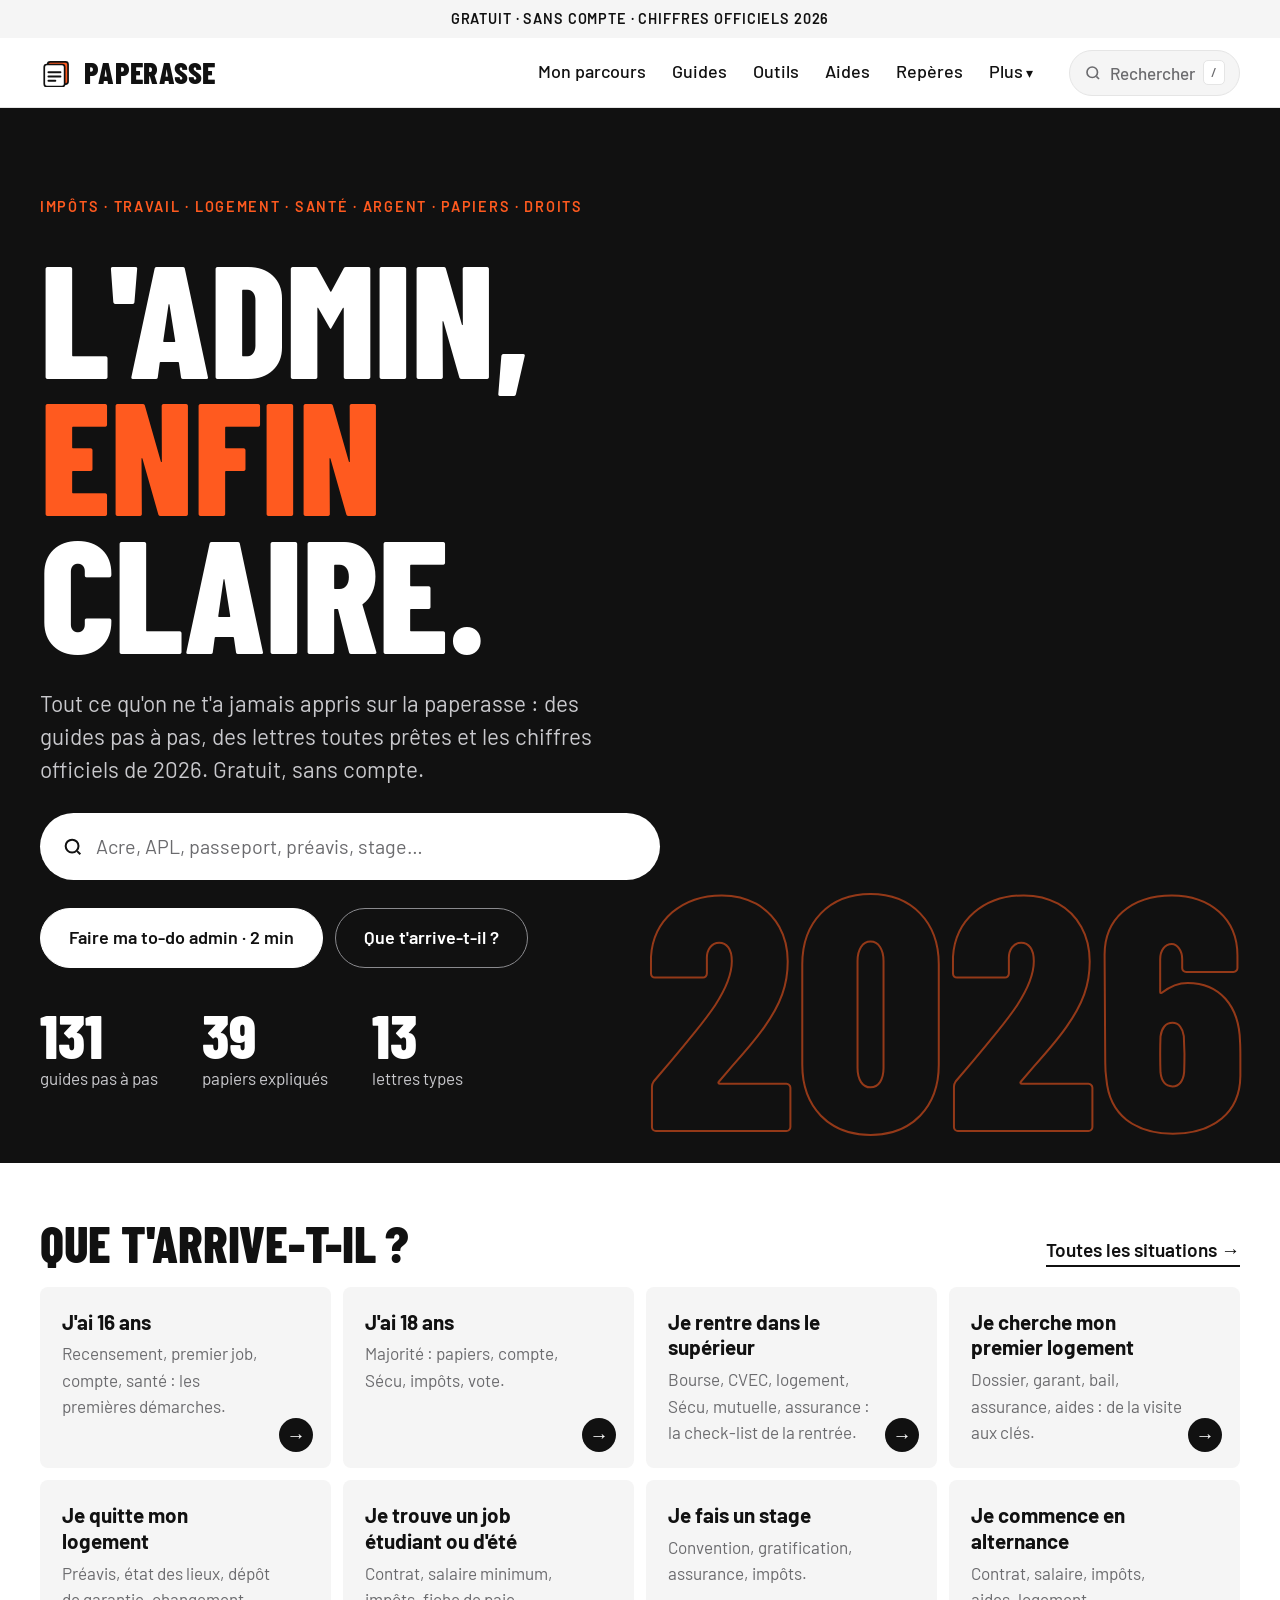
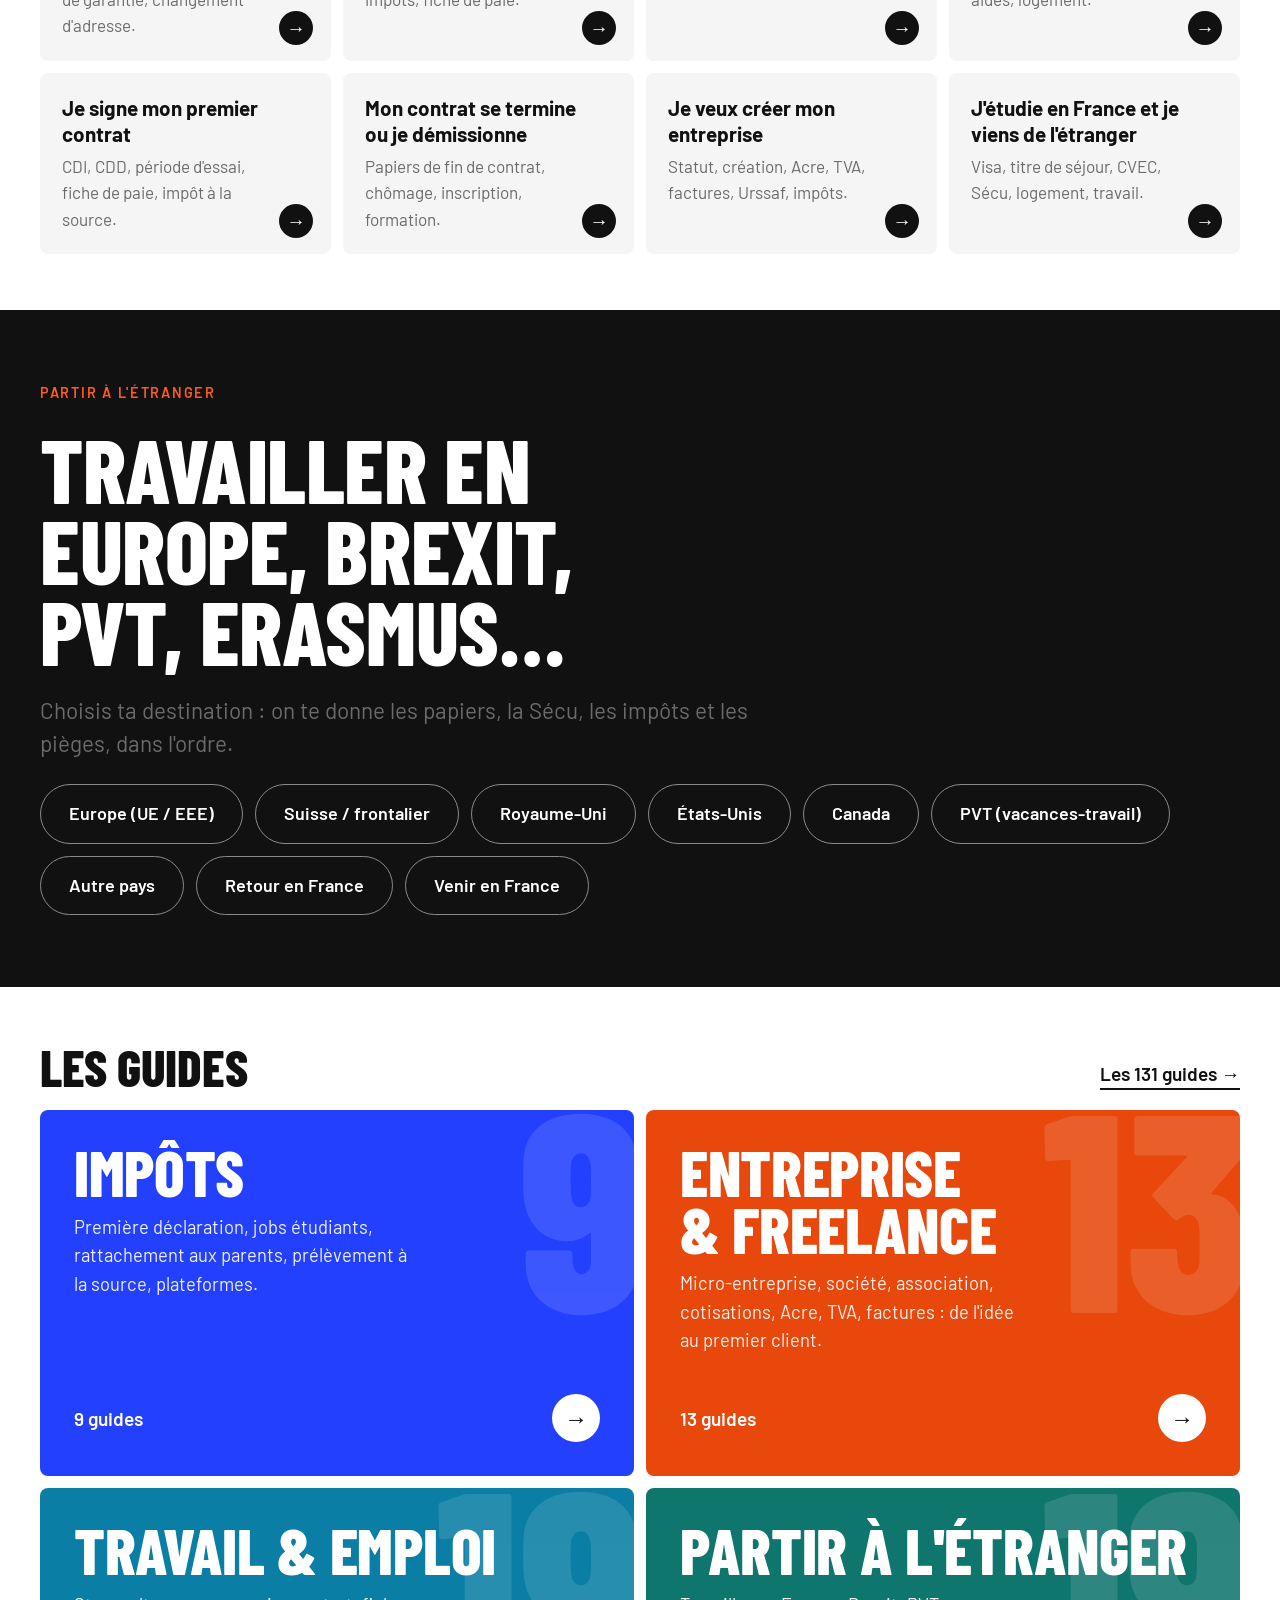
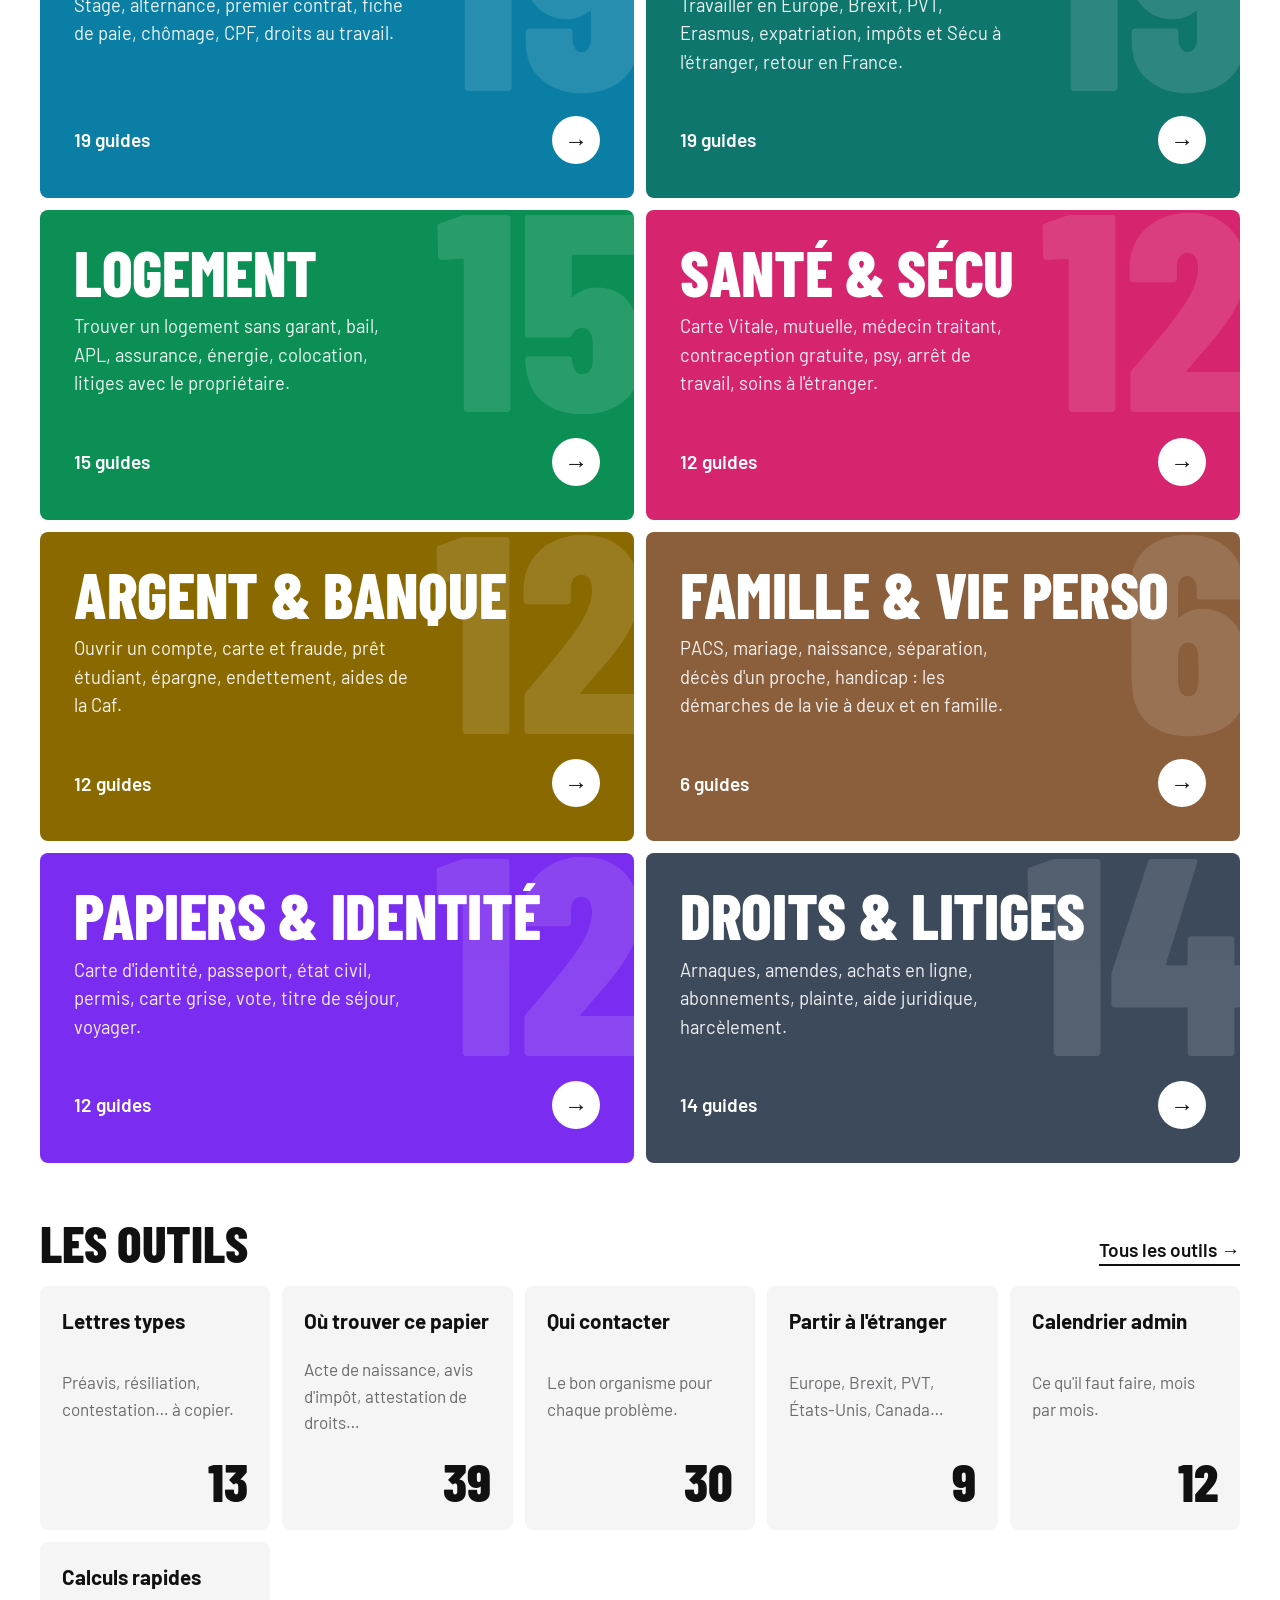
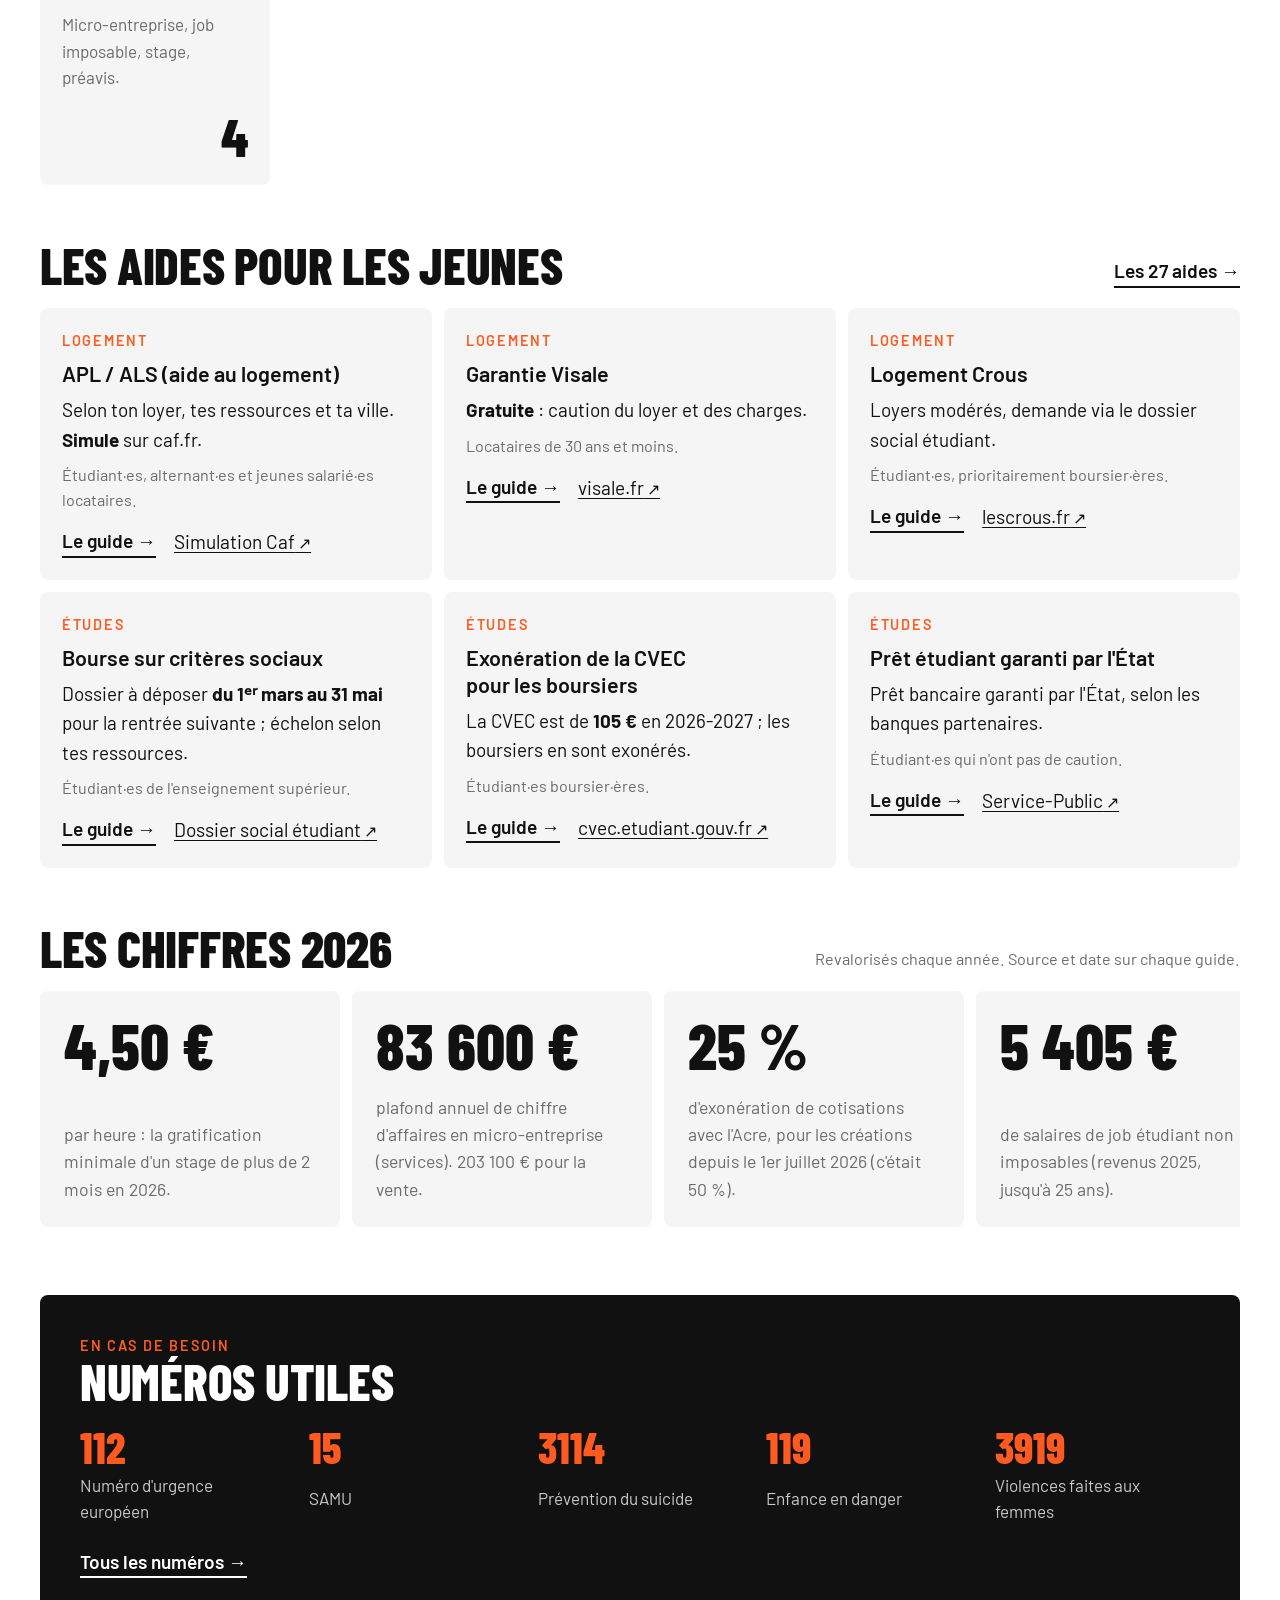
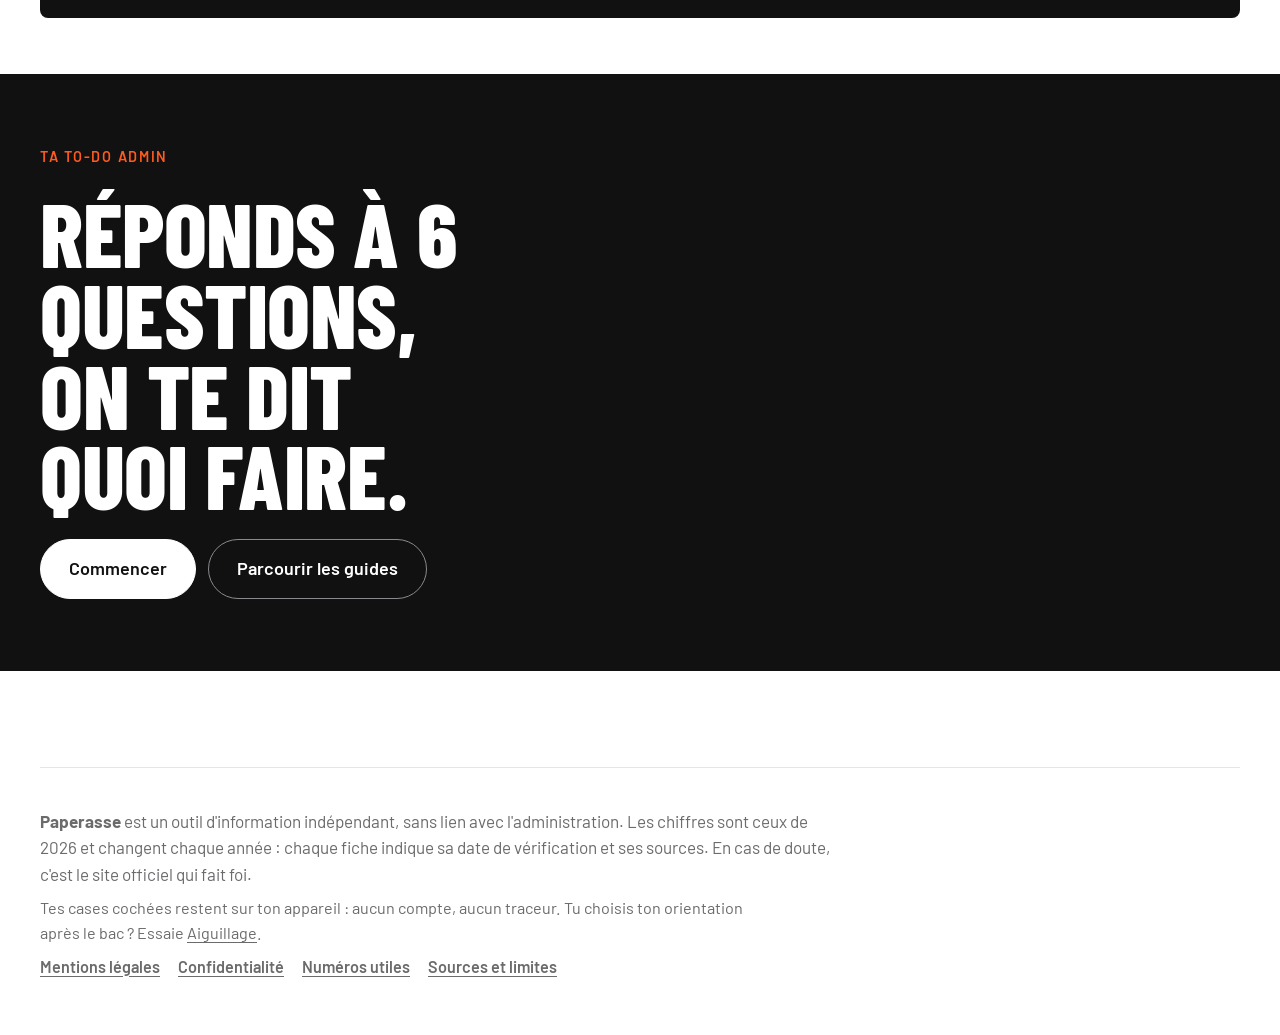
==== commit e018f95a: "Paperasse : thèmes À l'étranger et Famille, page Destinations, 50 guides, recherche rapide, reprise," ====
--- a/index.html
+++ b/index.html
@@ -4,7 +4,7 @@
 <meta charset="utf-8">
 <meta name="viewport" content="width=device-width, initial-scale=1, viewport-fit=cover">
 <title>Paperasse</title>
-<meta name="description" content="Paperasse explique l'administration française aux jeunes : impôts, travail, logement, santé, argent, papiers d'identité, droits et litiges. Plus de 80 guides pas à pas, une to-do personnalisée, des lettres types. Gratuit, sans compte, vérifié sur les sources officielles.">
+<meta name="description" content="Paperasse explique l'administration française aux jeunes : impôts, travail, logement, santé, argent, papiers d'identité, droits et litiges. Plus de 130 guides pas à pas, une to-do personnalisée, des lettres types. Gratuit, sans compte, vérifié sur les sources officielles.">
 <meta name="theme-color" content="#131A33">
 <link rel="stylesheet" href="css/fonts.css">
 <link rel="stylesheet" href="css/style.css">
@@ -30,6 +30,7 @@
       <a href="#glossaire" data-nav="reperes">Repères</a>
       <button type="button" class="nav-plus" data-ouvre-plus aria-expanded="false" aria-controls="plus">Plus</button>
     </nav>
+    <button type="button" class="btn-rech" data-ouvre-rech aria-label="Rechercher sur le site (touche /)"><svg viewBox="0 0 24 24" aria-hidden="true"><circle cx="11" cy="11" r="7"/><path d="m20 20-3.5-3.5"/></svg><span>Rechercher</span><kbd>/</kbd></button>
   </div>
 </header>
 
@@ -87,6 +88,9 @@
 <script src="js/data/guides-papiers.js"></script>
 <script src="js/data/guides-droits.js"></script>
 <script src="js/data/guides-complements.js"></script>
+<script src="js/data/guides-etranger.js"></script>
+<script src="js/data/guides-famille.js"></script>
+<script src="js/data/guides-plus.js"></script>
 <script src="js/data/meta-guides.js"></script>
 <script src="js/data/glossaire.js"></script>
 <script src="js/data/glossaire-plus.js"></script>
@@ -98,6 +102,8 @@
 <script src="js/data/calendrier.js"></script>
 <script src="js/data/vraifaux.js"></script>
 <script src="js/data/numeros.js"></script>
+<script src="js/data/destinations.js"></script>
+<script src="js/data/ajouts.js"></script>
 <script src="js/data/todo.js"></script>
 <script src="js/app.js"></script>
 <script src="js/audience.js"></script>
--- a/css/style.css
+++ b/css/style.css
@@ -26,6 +26,8 @@
   --t-sante: #D6246E;
   --t-argent: #8A6A00;
   --t-droits: #3D4A5C;
+  --t-etranger: #0F766E;
+  --t-famille: #8B5E3C;
   --f-titre: "Barlow Condensed", "Arial Narrow", "Helvetica Neue", Arial, sans-serif;
   --f-texte: "Barlow", "Helvetica Neue", Helvetica, Arial, sans-serif;
   --zoom: 1;
@@ -535,3 +537,85 @@
 
 /* Champ de recherche clair sans loupe (guides, papiers, aides) */
 .recherche-claire input { padding-left: 22px; }
+
+/* ═══════════ Fluidité : recherche partout, reprise, étape suivante, départs à l'étranger ═══════════ */
+
+/* ——— Bouton de recherche dans l'en-tête */
+.btn-rech { display: inline-flex; align-items: center; gap: 8px; margin-left: 8px; padding: 9px 14px; border-radius: 999px; border: 1px solid var(--bg-3); background: var(--bg-2); color: var(--muted); font-size: .95rem; font-weight: 500; }
+.btn-rech:hover { border-color: var(--ink); color: var(--ink); }
+.btn-rech svg { width: 18px; height: 18px; fill: none; stroke: currentColor; stroke-width: 2.2; flex: none; }
+.btn-rech kbd { font: inherit; font-size: .75rem; padding: 1px 7px; border-radius: 5px; border: 1px solid var(--bg-3); background: var(--bg); color: var(--muted); }
+
+/* ——— Palette de recherche (plein écran, accessible depuis toutes les pages) */
+body.palette-ouverte { overflow: hidden; }
+.palette { position: fixed; inset: 0; z-index: 80; display: grid; align-items: start; justify-items: center; padding: max(16px, env(safe-area-inset-top, 0px)) 16px 16px; }
+.palette[hidden] { display: none; }
+.palette-fond { position: absolute; inset: 0; background: rgb(0 0 0 / .55); }
+.palette-boite { position: relative; width: min(720px, 100%); max-height: calc(100vh - 48px); margin-top: clamp(0px, 8vh, 90px); background: var(--bg); color: var(--ink); border-radius: 14px; box-shadow: 0 24px 80px rgb(0 0 0 / .4); display: grid; grid-template-rows: auto 1fr; overflow: hidden; }
+.palette-champ { position: relative; display: flex; align-items: center; gap: 12px; padding: 14px 16px; border-bottom: 1px solid var(--rule); }
+.palette-champ svg { width: 22px; height: 22px; fill: none; stroke: var(--ink); stroke-width: 2.2; flex: none; }
+.palette-champ input { flex: 1; min-width: 0; border: 0; background: transparent; color: var(--ink); font: inherit; font-size: 1.15rem; padding: 8px 0; outline: none; }
+.palette-champ input::-webkit-search-cancel-button { display: none; }
+.palette-x { flex: none; padding: 5px 10px; border-radius: 6px; border: 1px solid var(--bg-3); background: var(--bg-2); font-size: .78rem; color: var(--muted); }
+.palette-res { overflow: auto; padding: 16px; display: grid; gap: 12px; align-content: start; }
+.palette .res-ligne { background: var(--bg-2); color: var(--ink); }
+.palette .res-ligne:hover, .palette .res-ligne:focus-visible { background: var(--bg-3); }
+.palette .res-ligne .petit { color: var(--muted); }
+.palette .res-type { background: var(--ink); color: var(--bg); }
+
+/* ——— Reprendre / les plus demandés (accueil) */
+.reprise { display: grid; gap: 14px; }
+.reprise-liste { display: grid; grid-template-columns: repeat(auto-fill, minmax(260px, 1fr)); gap: 10px; }
+.reprise-liste .guide-carte { padding: 18px 20px; }
+.populaires { display: flex; flex-wrap: wrap; gap: 8px 10px; align-items: center; }
+.populaires .surtitre { margin-right: 4px; }
+
+/* ——— Guide : étape suivante, actions rapides */
+.actions-rapides { display: flex; flex-wrap: wrap; gap: 8px; }
+.btn-mini { padding: 9px 16px; font-size: .92rem; border-radius: 999px; border: 1px solid var(--muted); background: transparent; color: var(--ink); font-weight: 600; }
+.btn-mini:hover { border-color: var(--ink); }
+.btn-mini.plein-noir { background: var(--btn); color: var(--btn-ink); border-color: var(--btn); }
+.etape.suivante { outline: 3px solid var(--c, var(--accent)); outline-offset: -3px; }
+.etape.suivante .etape-corps h3::after { content: "À faire maintenant"; margin-left: 10px; font-size: .7rem; font-weight: 700; letter-spacing: .08em; text-transform: uppercase; background: var(--c, var(--accent)); color: #fff; padding: 3px 9px; border-radius: 99px; vertical-align: middle; }
+.etape.flash { animation: flash 1.2s ease; }
+@keyframes flash { 0%, 100% { background: var(--bg-2); } 30% { background: color-mix(in srgb, var(--c, var(--accent)) 28%, var(--bg-2)); } }
+.ensuite { display: grid; gap: 10px; }
+.fin-guide { display: grid; gap: 12px; background: var(--bg-2); border-radius: var(--r); padding: 22px; border-left: 6px solid var(--c, var(--accent)); }
+.fin-guide h2 { font-size: 1.6rem; }
+
+/* ——— Partir à l'étranger : choix de la destination */
+.dest-choix { display: grid; grid-template-columns: repeat(auto-fill, minmax(210px, 1fr)); gap: 10px; }
+.dest-bouton { display: grid; gap: 4px; text-align: left; padding: 18px 20px; border-radius: var(--r); border: 2px solid var(--bg-3); background: var(--bg); }
+.dest-bouton strong { font-size: 1.1rem; }
+.dest-bouton span { color: var(--muted); font-size: .9rem; }
+.dest-bouton:hover { border-color: var(--muted); }
+.dest-bouton[aria-current="true"] { background: var(--t-etranger); border-color: var(--t-etranger); color: #fff; }
+.dest-bouton[aria-current="true"] span { color: #fff; opacity: .85; }
+.dest-fiche { display: grid; gap: 24px; }
+.dest-grille { display: grid; grid-template-columns: repeat(auto-fit, minmax(300px, 1fr)); gap: 12px; }
+.dest-bloc { display: grid; align-content: start; gap: 8px; background: var(--bg-2); border-radius: var(--r); padding: 22px; border-top: 6px solid var(--t-etranger); }
+.dest-bloc h3 { font-size: 1.2rem; }
+.dest-bloc ul { margin: 0; padding-left: 1.1em; display: grid; gap: 6px; }
+.dest-avant { display: grid; gap: 10px; }
+.chrono { margin: 0; padding: 0; list-style: none; display: grid; gap: 10px; counter-reset: ch2; }
+.chrono li { counter-increment: ch2; display: grid; grid-template-columns: 52px 1fr; gap: 14px; background: var(--bg-2); border-radius: var(--r); padding: 16px 20px; align-items: start; }
+.chrono li::before { content: counter(ch2); font-family: var(--f-titre); font-weight: 800; font-size: 2.2rem; line-height: .9; color: var(--t-etranger); }
+.chrono strong { display: block; }
+
+/* ——— Papiers : « je l'ai » */
+.doc-tete { display: flex; justify-content: space-between; gap: 12px; align-items: start; }
+.doc-pret { display: inline-flex; align-items: center; gap: 8px; font-size: .9rem; font-weight: 600; white-space: nowrap; cursor: pointer; margin: 0; }
+.doc-pret .coche { width: 26px; height: 26px; margin: 0; }
+.doc.pret { opacity: .62; }
+.doc.pret h3 { text-decoration: line-through; text-decoration-thickness: 1px; }
+.bilan-papiers { display: flex; align-items: center; gap: 14px; flex-wrap: wrap; }
+.bilan-papiers .avancee { flex: 1 1 200px; max-width: 360px; }
+
+@media (max-width: 760px) {
+  .btn-rech span, .btn-rech kbd { display: none; }
+  .btn-rech { padding: 10px; margin-left: 0; }
+  .palette-boite { margin-top: 0; max-height: calc(100vh - 32px); }
+  .chrono li { grid-template-columns: 40px 1fr; padding: 14px 16px; }
+}
+.doc-pied { display: flex; align-items: center; justify-content: space-between; gap: 12px; flex-wrap: wrap; }
+.dest-bouton, .dest-bouton strong, .dest-bouton span { text-decoration: none; }
